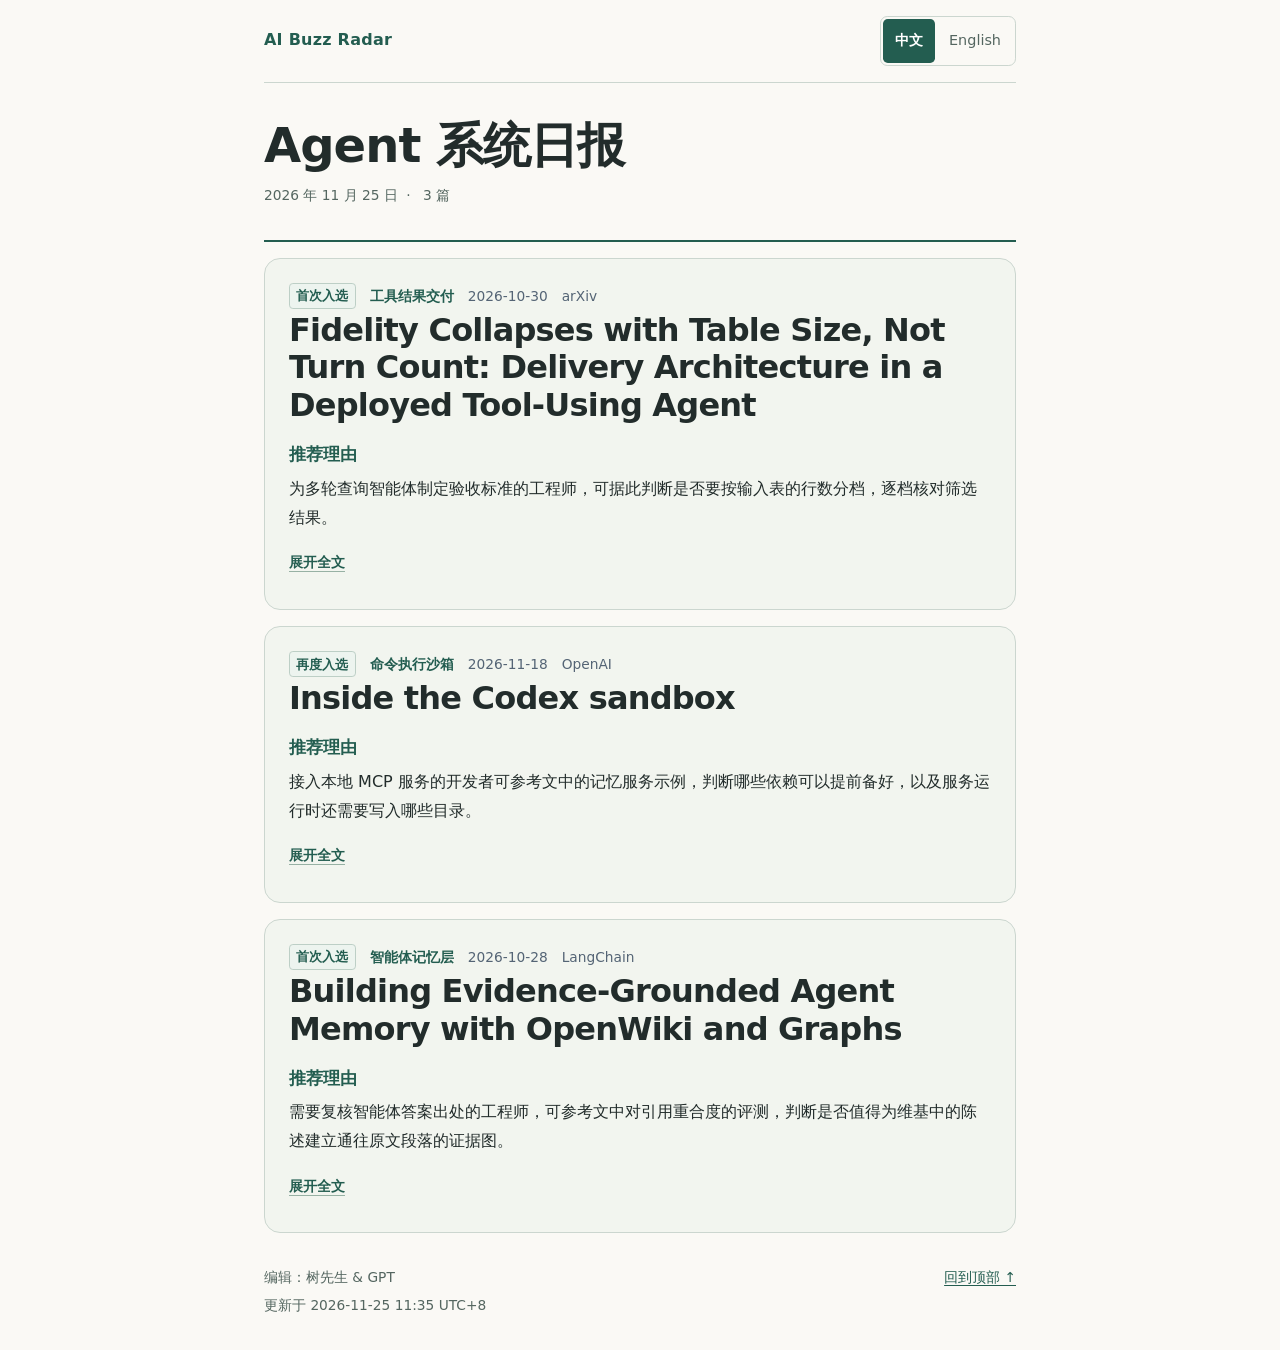
==== radar/index.html @ fa60335d "Publish Agent Systems Daily for 2026-11-25" ====
<!doctype html>
<html lang="zh-CN"><head><meta charset="utf-8"><meta name="viewport" content="width=device-width, initial-scale=1">
<title data-en="Agent Systems Daily · 2026-11-25 | AI Buzz Radar">Agent 系统日报 · 2026-11-25 | AI Buzz Radar</title><style>:root{color-scheme:light;--ink:#222c2b;--pine:#235d50;--muted:#546660;--rule:#cbd6cf;--paper:#faf9f5}
*{box-sizing:border-box}
body{margin:0;color:var(--ink);background:var(--paper);font:16px/1.8 system-ui,"PingFang SC","Microsoft YaHei",sans-serif}
main{width:min(47rem,calc(100% - 2.5rem));margin:auto}
header,footer{display:flex;justify-content:space-between;align-items:baseline;gap:1rem;padding:1rem 0;border-bottom:1px solid var(--rule)}
.brand{font-weight:750;letter-spacing:.015em;text-decoration:none}
a{color:var(--pine);text-underline-offset:.23em}
a:focus-visible{outline:2px solid var(--pine);outline-offset:3px}
.mast{padding:2.1rem 0 1.5rem;border-bottom:2px solid var(--pine)}
h1,h2,h3{line-height:1.35;text-wrap:pretty}
h1{font-family:inherit;font-size:clamp(2rem,6vw,3rem);font-weight:700;line-height:1.2;letter-spacing:-.02em;margin:0 0 .45rem}
.mast p,.meta,footer{font-size:.86rem;color:var(--muted)}.mast span{padding:0 .25rem}
article{padding:1.65rem 0;border-bottom:1px solid var(--rule);overflow-wrap:anywhere}
h2{font-size:clamp(1.45rem,3.6vw,2rem);margin:.18rem 0 .65rem;line-height:1.18;letter-spacing:-.025em}p{margin:.52rem 0}
.meta{margin:0;color:#546475}.meta strong{color:var(--pine)}.full{font-size:.88rem;margin-bottom:0}
.meta em{display:inline-block;padding:.05em .5em;border:1px solid #bdcfc6;border-radius:.3em;background:#edf4ef;color:var(--pine);font-size:.8rem;font-style:normal;font-weight:650;white-space:nowrap}
article h3{font-size:1.08rem;font-weight:700;color:var(--pine);margin:1.15rem 0 .25rem}
blockquote{font-size:.9rem;margin:.6rem 0;color:#795d28}footer{border:0;padding-bottom:2rem}
@media(max-width:420px){main{width:calc(100% - 2rem)}.mast{padding:1.45rem 0 1rem}article{padding:1.2rem 0}}
.process{display:flex;flex-wrap:wrap;align-items:stretch;list-style:none;margin:.4rem 0 1rem;padding:0;gap:.3rem}
.process li{flex:1 1 6rem;display:flex;align-items:center;gap:.4rem;border-radius:.2rem;background:#dfe9df;padding:.55rem .7rem;font-size:.9rem}
.process li+li::before{content:"→";font-weight:700;color:var(--pine)}
@media(max-width:480px){.process{display:block}.process li+li{margin-top:.3rem}.process li+li::before{content:"↓"}}
.full{display:flex;flex-wrap:wrap;gap:0 1.25rem;font-size:1rem}
.full a{display:inline-flex;align-items:center;min-height:44px}
@media(max-width:480px){h2{line-height:1.32}footer{flex-wrap:wrap}}
figure{margin:1.25rem 0 1.5rem;padding:1rem 0 .75rem;border-block:1px solid var(--rule)}
figure img{display:block;width:auto;height:auto;max-width:min(100%,25rem);max-height:min(18rem,36vh);max-height:min(18rem,36svh);margin:0 auto}
figcaption{margin:.85rem auto 0;font-size:.9375rem;line-height:1.55;color:var(--muted)}
figcaption strong{color:var(--ink)}
/* Size each original from its intrinsic proportions. Give tall figures a height
   budget, with a floor so a short landscape screen can scroll a legible figure. */
.publisher-figure img{
  max-width:100%;
  max-height:clamp(26rem,80vh,44rem);
  max-height:clamp(26rem,80svh,44rem)
}
.enlarge-image{display:block;width:fit-content;max-width:100%;margin:0 auto;border:0;background:transparent;padding:0;cursor:zoom-in}
.enlarge-image:focus-visible{outline:2px solid var(--pine);outline-offset:4px}
.image-viewer{padding:0;border:1px solid var(--rule);max-width:calc(100vw - 1rem);background:white}
.image-viewer::backdrop{background:rgb(0 0 0 / .65)}
.image-viewer form{display:flex;justify-content:flex-end;border-bottom:1px solid var(--rule)}
.image-viewer button{padding:.6rem 1rem;background:white;border:0;color:var(--pine);font:inherit;cursor:pointer}
.image-viewport{max-height:76vh;overflow:auto}
.image-viewport img{display:block;width:auto;height:auto;max-width:none}
.language-switch{display:flex;align-items:center;gap:.15rem;border:1px solid var(--rule);border-radius:.45rem;padding:.125rem}
.language-switch[hidden]{display:none}
.language-switch button{min-height:2.75rem;padding:.2rem .75rem;border:0;border-radius:.3rem;background:transparent;color:var(--muted);font:inherit;font-size:.9rem;cursor:pointer}
.language-switch button[aria-pressed="true"]{background:var(--pine);color:white;font-weight:650}
.language-switch button:focus-visible{outline:2px solid var(--pine);outline-offset:2px}

.edition-credit{display:grid;gap:.2rem}
/* The card is the preview; the disclosure stays native for keyboard and offline reading. */
.reading-card{
  --card-pad:clamp(.85rem,2.4vw,1.5rem);
  --bleed:clamp(.4rem,1.4vw,1.25rem);
  position:relative;display:flow-root;margin:1rem 0;padding:var(--card-pad);
  border:1px solid var(--rule);border-radius:1rem;background:#f2f5ef;
  scroll-margin-top:1rem;
  transition:margin-inline .28s ease,background-color .22s,border-color .22s,box-shadow .22s
}
.reading-card:has(.article-details[open]){
  margin-inline:calc(-1 * var(--bleed));background:#fffefa;border-color:#9fb9aa;
  box-shadow:0 .4rem 1.4rem rgb(32 62 48 / .09)
}
.interactive-cards .reading-card{cursor:pointer}
@media(hover:hover){
  .interactive-cards .reading-card:not(:has(details[open])):hover{background:#ecf2e9;border-color:#99b4a4}
}
.article-details summary{
  display:flex;align-items:center;width:fit-content;min-height:44px;margin-top:.25rem;
  color:var(--pine);font-size:.88rem;font-weight:600;list-style:none;cursor:pointer;
  text-decoration:underline;text-decoration-color:#97b1a4;text-underline-offset:.28em
}
.article-details summary:hover{text-decoration-color:currentColor}
.article-details summary::-webkit-details-marker{display:none}
.article-details .less,.article-details[open] .more{display:none}
.article-details[open] .less{display:inline}
.article-details summary:focus-visible,.close-card:focus-visible{outline:2px solid var(--pine);outline-offset:2px}
.article-details::details-content{
  display:grid;grid-template-rows:0fr;opacity:0;
  transition:grid-template-rows .3s cubic-bezier(.2,.75,.25,1),opacity .2s ease,content-visibility .3s allow-discrete
}
.article-details[open]::details-content{grid-template-rows:1fr;opacity:1}
.article-body{min-height:0;overflow:hidden}
.close-card{display:none}
.interactive-cards .close-card{
  display:block;margin:.75rem 0 0;padding:.25rem .8rem;min-height:44px;border:1px solid var(--rule);
  border-radius:.5rem;background:transparent;color:var(--pine);font:inherit;cursor:pointer
}
@media(prefers-reduced-motion:reduce){
  .reading-card,.article-details::details-content{transition:none}
}
</style></head>
<body><main><header><a class="brand" href="index.html" data-follow-language>AI Buzz Radar</a>
<div class="language-switch" role="group" aria-label="阅读语言" data-en-label="Reading language" hidden>
<button type="button" lang="zh-CN" data-language="zh" aria-pressed="true">中文</button>
<button type="button" lang="en" data-language="en" aria-pressed="false">English</button></div></header>
<div class="mast"><h1 data-en="Agent Systems Daily">Agent 系统日报</h1><p><time datetime="2026-11-25" data-en="November 25, 2026">2026 年 11 月 25 日</time> <span>·</span> <span data-en="3 articles">3 篇</span></p></div>
<article class="reading-card"><p class="meta"><em>首次入选</em>　<strong>工具结果交付</strong>　2026-10-30　arXiv</p>
<h2>Fidelity Collapses with Table Size, Not Turn Count: Delivery Architecture in a Deployed Tool-Using Agent</h2>
<h3>推荐理由</h3>
<p>为多轮查询智能体制定验收标准的工程师，可据此判断是否要按输入表的行数分档，逐档核对筛选结果。</p>
<details class="article-details"><summary><span class="more">展开全文</span><span class="less">收起全文</span></summary><div class="article-body"><h3>内容摘要</h3>
<p>在机票查询实验中，让模型筛选并重述记录时，输入表越大，首次筛选就越容易答错。旁路方案把记录留在会话状态，让模型生成筛选参数，由工具执行筛选，再通过类型化通道交付结果行。</p>
<p>作者从六条航线同一舱等的冻结结果中各取前若干行，每次都只筛选下午起飞的航班。输入从 5 行增至 100 行时，Gemini 2.5 Flash 重述结果的满分率从 83% 降至 6%，旁路在整组实验的 93 次运行中均获满分。 <a href="https://arxiv.org/html/2611.00442v1#S5.SS1.SSS0.Px1">原文章节</a></p>
<figure class="publisher-figure"><button aria-label="放大原图：随行数增加，橙色模型转述曲线下降，蓝色直接交付曲线保持在 100%。" class="enlarge-image" type="button"><img alt="随行数增加，橙色模型转述曲线下降，蓝色直接交付曲线保持在 100%。" src="[data-uri]"/></button><figcaption><strong>图 2 · 工具结果表变长时，交付准确率如何变化</strong>　同一份结果按行扩展。六条航线汇总后，Flash 转述组在 100 行时的准确率降至 6%，直接交付组的 93 次运行均正确。阴影为 95% Wilson 区间。 <a href="https://arxiv.org/html/2611.00442v1#S5.F2">arXiv 原图出处</a></figcaption></figure>

<h3>延伸思考</h3>
<p>实验同时引入了跨轮保存记录和绕过模型交付结果两项改动，只测出了两者的合计收益。 <a href="https://arxiv.org/html/2611.00442v1#Sx1.SS0.SSS0.Px4">原文章节</a></p>
<p>可固定会话状态和筛选参数，按业务中常见的表长回放，对两条路径逐行核对记录及字段。若模型重述在常见的最大表上也能稳定达到验收标准，可暂缓引入旁路。</p>
<p class="full"><a href="https://arxiv.org/html/2611.00442v1">英文原文</a></p>
<button class="close-card" type="button">收起并返回卡片</button></div></details></article><article class="reading-card"><p class="meta"><em>再度入选</em>　<strong>命令执行沙箱</strong>　2026-11-18　OpenAI</p>
<h2>Inside the Codex sandbox</h2>
<h3>推荐理由</h3>
<p>接入本地 MCP 服务的开发者可参考文中的记忆服务示例，判断哪些依赖可以提前备好，以及服务运行时还需要写入哪些目录。</p>
<details class="article-details"><summary><span class="more">展开全文</span><span class="less">收起全文</span></summary><div class="article-body"><blockquote>
<p>上次入选于 2026-11-21</p>
</blockquote>
<h3>内容摘要</h3>
<p>Codex 的命令沙箱也能约束本地 MCP 服务。在沙箱内启动服务后，所选配置对文件和网络访问的限制会由子进程继承。</p>
<p>作者先为记忆服务创建数据目录并缓存固定版本的 npm 包，再用 codex sandbox 按专用配置启动服务。在这些条件下，该服务可以离线启动，写入范围仅限于 npm 缓存和服务数据目录。 <a href="https://openai.com/en-US/index/inside-the-codex-sandbox/#:~:text=without%20network%20access%2C%20with%20writes%20limited%20to%20the%20npm%20cache%20and%20the%20server%E2%80%99s%20data%20directory">定位原句</a></p>
<figure class="publisher-figure"><button aria-label="放大原图：流程图中，配置和管理员设定的约束共同确定会话权限配置。Codex 据此在 macOS、Linux 或 Windows 的沙箱中启动命令。子进程继承限制，可选的网络代理按域名规则筛选请求。" class="enlarge-image" type="button"><img alt="流程图中，配置和管理员设定的约束共同确定会话权限配置。Codex 据此在 macOS、Linux 或 Windows 的沙箱中启动命令。子进程继承限制，可选的网络代理按域名规则筛选请求。" src="[data-uri]"/></button><figcaption><strong>Codex 如何把权限配置应用到命令</strong>　Codex 按会话权限配置启动命令，子进程继承沙箱限制。启用网络代理时，由代理执行域名规则。 <a href="https://openai.com/en-US/index/inside-the-codex-sandbox/">OpenAI 原图出处</a></figcaption></figure>

<h3>延伸思考</h3>
<p>对于配置文件中通过 stdio 接入的 MCP 服务，Codex 无法可靠推断它需要哪些文件或网络服务，因此不会自动将启动命令放入沙箱。 <a href="https://openai.com/en-US/index/inside-the-codex-sandbox/#example-sandboxing-an-mcp-server">原文章节</a></p>
<p>建议先在禁网条件下测试启动和一次典型工具调用。若调用只有在特定域名可达时才成功，就为该服务配置代理，只放行该域名。</p>
<p class="full"><a href="https://openai.com/en-US/index/inside-the-codex-sandbox/">英文原文</a>　<a href="https://openai.com/zh-Hans-CN/index/inside-the-codex-sandbox/">官方中文译文</a></p>
<button class="close-card" type="button">收起并返回卡片</button></div></details></article><article class="reading-card"><p class="meta"><em>首次入选</em>　<strong>智能体记忆层</strong>　2026-10-28　LangChain</p>
<h2>Building Evidence-Grounded Agent Memory with OpenWiki and Graphs</h2>
<h3>推荐理由</h3>
<p>需要复核智能体答案出处的工程师，可参考文中对引用重合度的评测，判断是否值得为维基中的陈述建立通往原文段落的证据图。</p>
<details class="article-details"><summary><span class="more">展开全文</span><span class="less">收起全文</span></summary><div class="article-body"><h3>内容摘要</h3>
<p>在跨文档问答中，OpenWiki 把分散的条款关系整理成维基，让智能体答得更准。用证据图把维基中的陈述连到原文段落后，多次作答时引用的依据也更稳定。</p>
<p>作者用 111 份合成保险文档测试同一智能体，每题作答三次。在 50 道跨文档题上，准确性得分从关键词搜索的 0.10 升至使用维基的 0.52。相比单用维基，加入证据图后得分又提高了 27%，引用重合度翻倍。 <a href="https://www.langchain.com/blog/building-agent-memory-openwiki-graphs#:~:text=Accuracy%20rose%2027%25%2C%20citation%20consistency%20doubled">定位原句</a></p>
<figure class="publisher-figure"><button aria-label="放大原图：原文四幅柱状图比较仅搜索、只用 wiki 及 wiki 加证据图的正确率、引用一致性、每个正确回答的成本和中位回答时间。" class="enlarge-image" type="button"><img alt="原文四幅柱状图比较仅搜索、只用 wiki 及 wiki 加证据图的正确率、引用一致性、每个正确回答的成本和中位回答时间。" src="[data-uri]"/></button><figcaption><strong>三种记忆方案怎样回答跨文档查询</strong>　作者比较了三种方案。从单用 wiki 到加入证据图，正确率从 0.52 升到 0.66，中位回答时间从 30 秒降到 18 秒。 <a href="https://www.langchain.com/blog/building-agent-memory-openwiki-graphs#:~:text=Better%20accuracy%2C%20lower%20cost%2C%20faster%20answers">LangChain 原图出处</a></figcaption></figure>

<h3>延伸思考</h3>
<p>在单段查找题上，搜索和维基的得分接近，用时分别为 9 秒和 12 秒。文中每答对一题的成本只含检索与作答。 <a href="https://www.langchain.com/blog/building-agent-memory-openwiki-graphs#:~:text=while%20latency%20increased%20from%209%20to%2012%20seconds">定位原句</a></p>
<p>可按实际提问频率重放两类查询，把编译和更新费用摊入每道答对的题。若维基在跨文档题上仍能提高得分，且每答对一题的总成本低于搜索，就为这类任务启用共享维基。</p>
<p class="full"><a href="https://www.langchain.com/blog/building-agent-memory-openwiki-graphs">英文原文</a></p>
<button class="close-card" type="button">收起并返回卡片</button></div></details></article>
<footer><div class="edition-credit"><span data-en="Edited by Mr. Tree &amp; GPT">编辑：树先生 &amp; GPT</span>
<span><span data-en="Updated">更新于</span> <time datetime="2026-11-25T11:35:46.316659+08:00">2026-11-25 11:35 UTC+8</time></span>
</div><a href="#" data-en="Back to top ↑">回到顶部 ↑</a></footer></main>

<dialog class="image-viewer" aria-label="原图" data-en-label="Original figure">
<form method="dialog"><button type="button" class="original-size" data-en="Original size" hidden>原始尺寸</button><button autofocus data-en="Close figure">关闭原图</button></form>
<div class="image-viewport"><img alt=""></div>
</dialog>
<script>
const viewer = document.querySelector(".image-viewer");
const viewport = viewer.querySelector(".image-viewport");
const full = viewport.querySelector("img");
const originalSize = viewer.querySelector(".original-size");

function centerOnFigure(x, y) {
  viewport.scrollTo(full.offsetWidth * x - viewport.clientWidth / 2,
                    full.offsetHeight * y - viewport.clientHeight / 2);
}

document.querySelector("main").addEventListener("click", event => {
  const button = event.target.closest(".enlarge-image");
  if (!button) return;
  const thumbnail = button.querySelector("img");
  const rect = thumbnail.getBoundingClientRect();
  const readingWidth = Math.min(thumbnail.naturalWidth,
                                Math.max(rect.width * 2, document.documentElement.clientWidth * 0.9));
  full.src = thumbnail.currentSrc;
  full.alt = thumbnail.alt;
  full.style.aspectRatio = thumbnail.naturalWidth + " / " + thumbnail.naturalHeight;
  full.style.width = readingWidth + "px";
  originalSize.hidden = readingWidth >= thumbnail.naturalWidth;
  viewer.showModal();
  centerOnFigure(event.detail ? (event.clientX - rect.left) / rect.width : 0.5,
                 event.detail ? (event.clientY - rect.top) / rect.height : 0);
});
originalSize.addEventListener("click", () => {
  const x = (viewport.scrollLeft + viewport.clientWidth / 2) / full.offsetWidth;
  const y = (viewport.scrollTop + viewport.clientHeight / 2) / full.offsetHeight;
  full.style.width = full.naturalWidth + "px";
  originalSize.hidden = true;
  viewer.querySelector("[autofocus]").focus();
  centerOnFigure(x, y);
});
</script>


<script type="application/json" id="english-cards">["\u003cp class=\"meta\"\u003e\u003cem\u003eFirst appearance\u003c/em\u003e\u3000\u003cstrong\u003eTool result delivery\u003c/strong\u003e\u30002026-10-30\u3000arXiv\u003c/p\u003e\n\u003ch2\u003eFidelity Collapses with Table Size, Not Turn Count: Delivery Architecture in a Deployed Tool-Using Agent\u003c/h2\u003e\n\u003ch3\u003eWhy\u003c/h3\u003e\n\u003cp\u003eEngineers setting acceptance criteria for multi-turn query agents can use these results to decide whether to group tests by input row count and verify the filtered results at each size.\u003c/p\u003e\n\u003cdetails class=\"article-details\"\u003e\u003csummary\u003e\u003cspan class=\"more\"\u003eRead more\u003c/span\u003e\u003cspan class=\"less\"\u003eShow less\u003c/span\u003e\u003c/summary\u003e\u003cdiv class=\"article-body\"\u003e\u003ch3\u003eSummary\u003c/h3\u003e\n\u003cp\u003eIn a flight-search experiment, when the model filtered and re-emitted records, larger input tables led to more errors on the first filter request. The bypass design kept records in session state. The model supplied filter arguments, and a tool applied them and delivered the matching rows over a typed channel.\u003c/p\u003e\n\u003cp\u003eThe authors took progressively longer prefixes of frozen results from six routes in a single cabin class, asking for afternoon departures each time. As the input grew from 5 to 100 rows, the share of Gemini 2.5 Flash responses earning full credit fell from 83% to 6%. The bypass design earned full credit in all 93 runs of the experiment. \u003ca href=\"https://arxiv.org/html/2611.00442v1#S5.SS1.SSS0.Px1\"\u003eSource section\u003c/a\u003e\u003c/p\u003e\n\u003cfigure class=\"publisher-figure\"\u003e\u003cbutton aria-label=\"Enlarge figure: The orange synthesis curve drops as rows are added. The blue direct-delivery curve stays at 100%.\" class=\"enlarge-image\" type=\"button\"\u003e\u003cimg alt=\"The orange synthesis curve drops as rows are added. The blue direct-delivery curve stays at 100%.\"/\u003e\u003c/button\u003e\u003cfigcaption\u003e\u003cstrong\u003eFigure 2 \u00b7 Fidelity as tool results grow\u003c/strong\u003e\u3000Each table grows by appending rows to a fixed payload. Across six routes, Flash synthesis falls to 6% fidelity at 100 rows. Direct delivery is correct in all 93 runs. Shading shows 95% Wilson intervals. \u003ca href=\"https://arxiv.org/html/2611.00442v1#S5.F2\"\u003eOriginal figure from arXiv\u003c/a\u003e\u003c/figcaption\u003e\u003c/figure\u003e\n\u003ch3\u003eTakeaways\u003c/h3\u003e\n\u003cp\u003eThe experiment introduced two changes together, preserving records across turns and delivering results outside the model. It measured their combined benefit. \u003ca href=\"https://arxiv.org/html/2611.00442v1#Sx1.SS0.SSS0.Px4\"\u003eSource section\u003c/a\u003e\u003c/p\u003e\n\u003cp\u003eA follow-up test could hold session state and filter arguments fixed, replay table sizes common in production, and check every row and field from both delivery paths. If model-generated results consistently meet the acceptance criteria even on the largest commonly seen tables, adopting a bypass could wait.\u003c/p\u003e\n\u003cp class=\"full\"\u003e\u003ca href=\"https://arxiv.org/html/2611.00442v1\"\u003eOriginal article\u003c/a\u003e\u003c/p\u003e\n\u003cbutton class=\"close-card\" type=\"button\"\u003eBack to card\u003c/button\u003e\u003c/div\u003e\u003c/details\u003e", "\u003cp class=\"meta\"\u003e\u003cem\u003eReturning pick\u003c/em\u003e\u3000\u003cstrong\u003eCommand execution sandbox\u003c/strong\u003e\u30002026-11-18\u3000OpenAI\u003c/p\u003e\n\u003ch2\u003eInside the Codex sandbox\u003c/h2\u003e\n\u003ch3\u003eWhy\u003c/h3\u003e\n\u003cp\u003eDevelopers integrating a local MCP server can use the memory server example to decide which dependencies to prepare in advance and which directories the server still needs to write to at runtime.\u003c/p\u003e\n\u003cdetails class=\"article-details\"\u003e\u003csummary\u003e\u003cspan class=\"more\"\u003eRead more\u003c/span\u003e\u003cspan class=\"less\"\u003eShow less\u003c/span\u003e\u003c/summary\u003e\u003cdiv class=\"article-body\"\u003e\u003cblockquote\u003e\n\u003cp\u003ePreviously featured on 2026-11-21\u003c/p\u003e\n\u003c/blockquote\u003e\n\u003ch3\u003eSummary\u003c/h3\u003e\n\u003cp\u003eThe Codex command sandbox can also constrain a local MCP server. When the server starts inside the sandbox, its child processes inherit the selected profile\u2019s filesystem and network restrictions.\u003c/p\u003e\n\u003cp\u003eThe author created a data directory for the memory server and cached a pinned version of its npm package, then launched it with codex sandbox under a dedicated profile. Under those conditions, the server could start offline and write only to the npm cache and its data directory. \u003ca href=\"https://openai.com/en-US/index/inside-the-codex-sandbox/#:~:text=without%20network%20access%2C%20with%20writes%20limited%20to%20the%20npm%20cache%20and%20the%20server%E2%80%99s%20data%20directory\"\u003eSource passage\u003c/a\u003e\u003c/p\u003e\n\u003cfigure class=\"publisher-figure\"\u003e\u003cbutton aria-label=\"Enlarge figure: Flow diagram showing how configuration and managed requirements define the session\u2019s permission profile. Codex uses the profile to launch a command in a sandbox on macOS, Linux, or Windows. Child processes inherit the restrictions, and an optional network proxy filters requests by domain.\" class=\"enlarge-image\" type=\"button\"\u003e\u003cimg alt=\"Flow diagram showing how configuration and managed requirements define the session\u2019s permission profile. Codex uses the profile to launch a command in a sandbox on macOS, Linux, or Windows. Child processes inherit the restrictions, and an optional network proxy filters requests by domain.\"/\u003e\u003c/button\u003e\u003cfigcaption\u003e\u003cstrong\u003eHow Codex applies a permission profile to a command\u003c/strong\u003e\u3000Codex launches the command under the session\u2019s permission profile. Child processes inherit the sandbox restrictions. When enabled, the network proxy enforces domain rules. \u003ca href=\"https://openai.com/en-US/index/inside-the-codex-sandbox/\"\u003eOriginal figure from OpenAI\u003c/a\u003e\u003c/figcaption\u003e\u003c/figure\u003e\n\u003ch3\u003eTakeaways\u003c/h3\u003e\n\u003cp\u003eCodex leaves the launch command for a configured stdio MCP server unsandboxed because it cannot reliably infer which files or network services the server needs. \u003ca href=\"https://openai.com/en-US/index/inside-the-codex-sandbox/#example-sandboxing-an-mcp-server\"\u003eSource section\u003c/a\u003e\u003c/p\u003e\n\u003cp\u003eI\u2019d test startup and one typical tool call with networking disabled. If the call succeeds only when a particular domain is reachable, I\u2019d configure a proxy for that server to allow just that domain.\u003c/p\u003e\n\u003cp class=\"full\"\u003e\u003ca href=\"https://openai.com/en-US/index/inside-the-codex-sandbox/\"\u003eOriginal article\u003c/a\u003e\u003c/p\u003e\n\u003cbutton class=\"close-card\" type=\"button\"\u003eBack to card\u003c/button\u003e\u003c/div\u003e\u003c/details\u003e", "\u003cp class=\"meta\"\u003e\u003cem\u003eFirst appearance\u003c/em\u003e\u3000\u003cstrong\u003eAgent memory layer\u003c/strong\u003e\u30002026-10-28\u3000LangChain\u003c/p\u003e\n\u003ch2\u003eBuilding Evidence-Grounded Agent Memory with OpenWiki and Graphs\u003c/h2\u003e\n\u003ch3\u003eWhy\u003c/h3\u003e\n\u003cp\u003eEngineers who need to audit the sources behind an agent\u2019s answers can use the citation-overlap results to decide whether to build an evidence graph linking wiki statements to source passages.\u003c/p\u003e\n\u003cdetails class=\"article-details\"\u003e\u003csummary\u003e\u003cspan class=\"more\"\u003eRead more\u003c/span\u003e\u003cspan class=\"less\"\u003eShow less\u003c/span\u003e\u003c/summary\u003e\u003cdiv class=\"article-body\"\u003e\u003ch3\u003eSummary\u003c/h3\u003e\n\u003cp\u003eOn questions that spanned documents, agents answered more accurately when OpenWiki compiled the relationships among policy provisions into a wiki. Linking wiki statements to source passages through an evidence graph also made citations more consistent across runs.\u003c/p\u003e\n\u003cp\u003eThe authors tested the same agent on 111 synthetic insurance documents and ran each question three times. On 50 cross-document questions, the accuracy score rose from 0.10 with keyword search to 0.52 with the wiki. Adding the graph raised the score a further 27% relative to the wiki alone and doubled citation overlap. \u003ca href=\"https://www.langchain.com/blog/building-agent-memory-openwiki-graphs#:~:text=Accuracy%20rose%2027%25%2C%20citation%20consistency%20doubled\"\u003eSource passage\u003c/a\u003e\u003c/p\u003e\n\u003cfigure class=\"publisher-figure\"\u003e\u003cbutton aria-label=\"Enlarge figure: Four charts compare accuracy, citation consistency, cost per correct answer, and median latency with search alone, a wiki, or a wiki plus an evidence graph.\" class=\"enlarge-image\" type=\"button\"\u003e\u003cimg alt=\"Four charts compare accuracy, citation consistency, cost per correct answer, and median latency with search alone, a wiki, or a wiki plus an evidence graph.\"/\u003e\u003c/button\u003e\u003cfigcaption\u003e\u003cstrong\u003eThree memory setups on cross-document questions\u003c/strong\u003e\u3000Moving from the wiki alone to a wiki with an evidence graph raised accuracy from 0.52 to 0.66 and cut median answer time from 30 to 18 seconds in the authors\u2019 evaluation. \u003ca href=\"https://www.langchain.com/blog/building-agent-memory-openwiki-graphs#:~:text=Better%20accuracy%2C%20lower%20cost%2C%20faster%20answers\"\u003eOriginal figure from LangChain\u003c/a\u003e\u003c/figcaption\u003e\u003c/figure\u003e\n\u003ch3\u003eTakeaways\u003c/h3\u003e\n\u003cp\u003eOn single-passage lookups, search and the wiki earned similar scores and took 9 and 12 seconds, respectively. The reported cost per correct answer covered only retrieval and answering. \u003ca href=\"https://www.langchain.com/blog/building-agent-memory-openwiki-graphs#:~:text=while%20latency%20increased%20from%209%20to%2012%20seconds\"\u003eSource passage\u003c/a\u003e\u003c/p\u003e\n\u003cp\u003eReplay both question types at their observed frequencies and include compilation and update costs in the cost per correct answer. If the wiki still improves cross-document scores and costs less per correct answer than search, use a shared wiki for those tasks.\u003c/p\u003e\n\u003cp class=\"full\"\u003e\u003ca href=\"https://www.langchain.com/blog/building-agent-memory-openwiki-graphs\"\u003eOriginal article\u003c/a\u003e\u003c/p\u003e\n\u003cbutton class=\"close-card\" type=\"button\"\u003eBack to card\u003c/button\u003e\u003c/div\u003e\u003c/details\u003e"]</script>
<script>
const english = JSON.parse(document.getElementById("english-cards").textContent);
const cards = Array.from(document.querySelectorAll("main > article"), (article, i) => {
  const template = document.createElement("template");
  template.innerHTML = english[i];
  const figure = template.content.querySelector("img");
  if (figure) figure.src = article.querySelector("img").src;
  return {article, zh: [...article.childNodes], en: [...template.content.childNodes]};
});
const labels = [...document.querySelectorAll("[data-en]")].map(node => [node, node.textContent]);
const ariaLabels = [...document.querySelectorAll("[data-en-label]")].map(node => [node, node.getAttribute("aria-label")]);
const localLinks = [...document.querySelectorAll("[data-follow-language]")].map(link => [link, link.getAttribute("href")]);
const switcher = document.querySelector(".language-switch");
function displayLanguage(language) {
  const isEnglish = language === "en";
  for (const card of cards) {
    const open = card.article.querySelector("details").open;
    card.article.replaceChildren(...card[language]);
    card.article.querySelector("details").open = open;
  }
  for (const [node, zh] of labels) node.textContent = isEnglish ? node.dataset.en : zh;
  for (const [node, zh] of ariaLabels) node.setAttribute("aria-label", isEnglish ? node.dataset.enLabel : zh);
  for (const [link, href] of localLinks) link.setAttribute("href", isEnglish ? href + "?lang=en" : href);
  for (const button of switcher.querySelectorAll("button")) {
    button.setAttribute("aria-pressed", String(button.dataset.language === language));
  }
  document.documentElement.lang = isEnglish ? "en" : "zh-CN";
}
switcher.addEventListener("click", event => {
  const button = event.target.closest("button[data-language]");
  if (!button) return;
  const language = button.dataset.language;
  displayLanguage(language);
  const url = new URL(location.href);
  if (language === "en") url.searchParams.set("lang", "en");
  else url.searchParams.delete("lang");
  if (location.protocol === "http:" || location.protocol === "https:") history.replaceState(null, "", url);
});
if (new URL(location.href).searchParams.get("lang") === "en") displayLanguage("en");
switcher.hidden = false;
</script>

<script>
const cardList = document.querySelector("main");
cardList.classList.add("interactive-cards");
cardList.addEventListener("click", event => {
  const card = event.target.closest(".reading-card");
  if (!card || event.defaultPrevented) return;
  const details = card.querySelector(".article-details");
  const closeButton = event.target.closest(".close-card");
  if (!closeButton && (event.target.closest("summary, button, a, input, select, textarea")
                       || !window.getSelection().isCollapsed)) return;
  if (details.open) {
    details.open = false;
    details.querySelector("summary").focus({preventScroll: true});
    if (card.getBoundingClientRect().top < 0) {
      card.scrollIntoView({
        block: "start",
        behavior: matchMedia("(prefers-reduced-motion: reduce)").matches ? "instant" : "smooth"
      });
    }
  } else {
    details.open = true;
  }
});
</script>
</body></html>
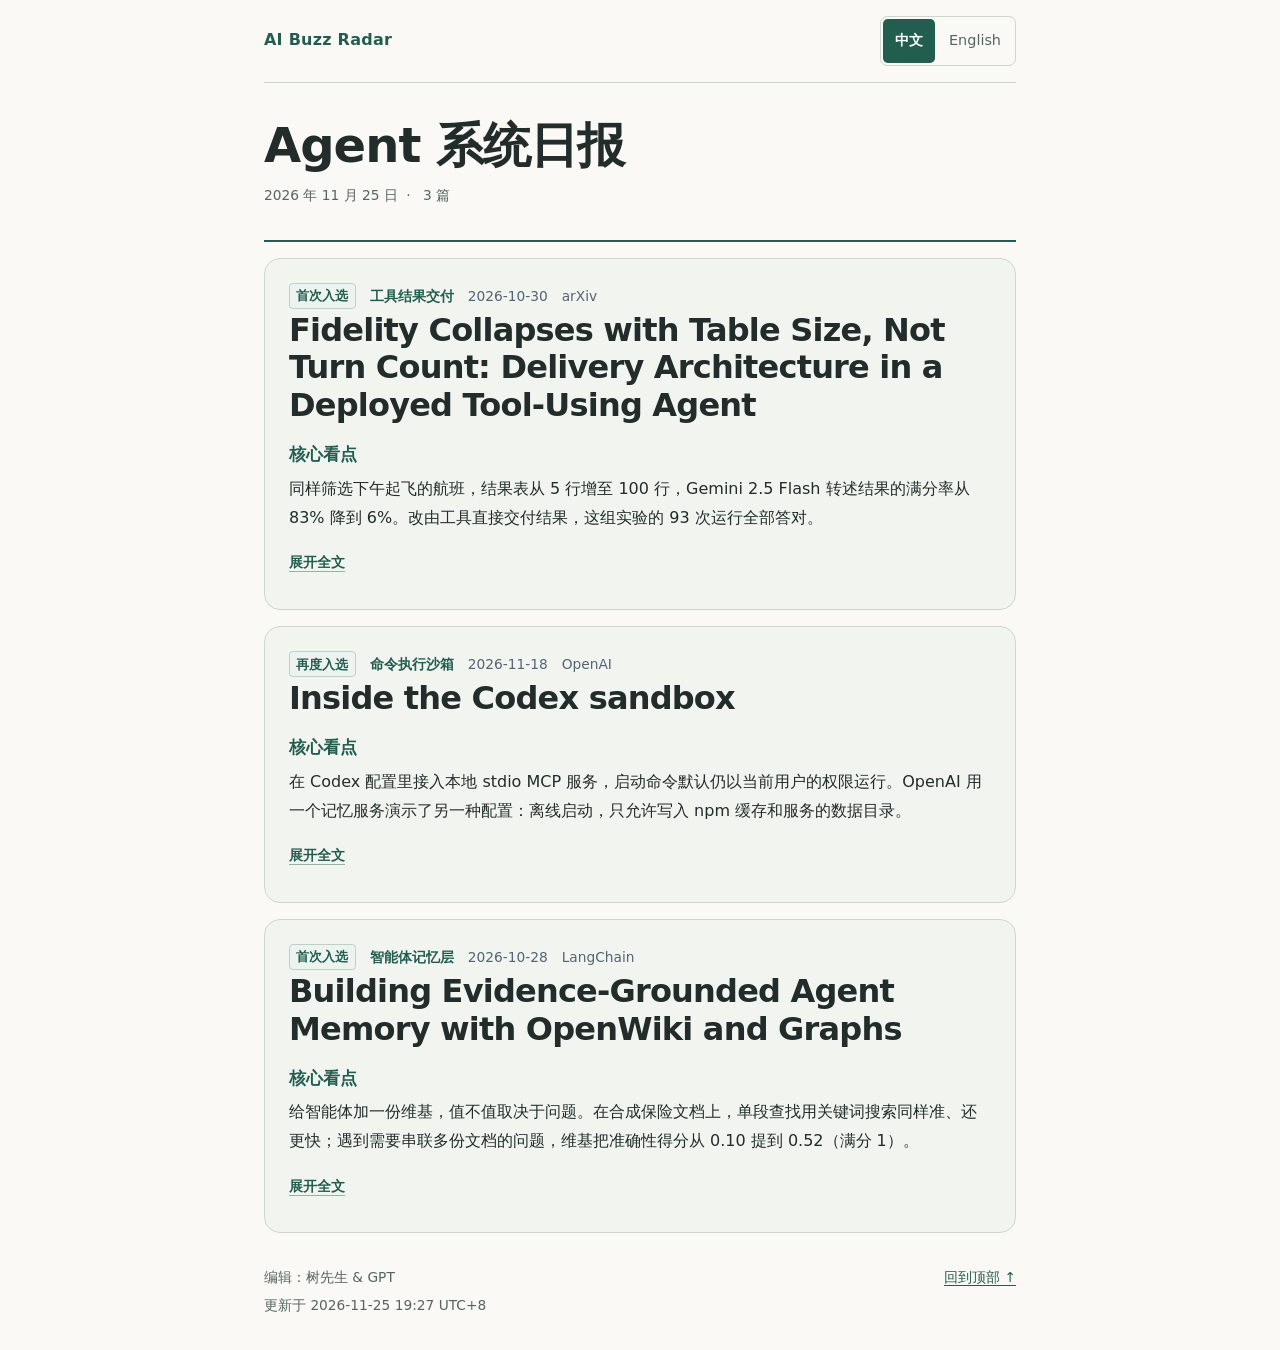
==== commit 8e50d927: "Publish Agent Systems Daily for 2026-11-25" ====
--- a/radar/index.html
+++ b/radar/index.html
@@ -101,49 +101,49 @@
 <div class="mast"><h1 data-en="Agent Systems Daily">Agent 系统日报</h1><p><time datetime="2026-11-25" data-en="November 25, 2026">2026 年 11 月 25 日</time> <span>·</span> <span data-en="3 articles">3 篇</span></p></div>
 <article class="reading-card"><p class="meta"><em>首次入选</em>　<strong>工具结果交付</strong>　2026-10-30　arXiv</p>
 <h2>Fidelity Collapses with Table Size, Not Turn Count: Delivery Architecture in a Deployed Tool-Using Agent</h2>
-<h3>推荐理由</h3>
-<p>为多轮查询智能体制定验收标准的工程师，可据此判断是否要按输入表的行数分档，逐档核对筛选结果。</p>
+<h3>核心看点</h3>
+<p>同样筛选下午起飞的航班，结果表从 5 行增至 100 行，Gemini 2.5 Flash 转述结果的满分率从 83% 降到 6%。改由工具直接交付结果，这组实验的 93 次运行全部答对。</p>
 <details class="article-details"><summary><span class="more">展开全文</span><span class="less">收起全文</span></summary><div class="article-body"><h3>内容摘要</h3>
-<p>在机票查询实验中，让模型筛选并重述记录时，输入表越大，首次筛选就越容易答错。旁路方案把记录留在会话状态，让模型生成筛选参数，由工具执行筛选，再通过类型化通道交付结果行。</p>
-<p>作者从六条航线同一舱等的冻结结果中各取前若干行，每次都只筛选下午起飞的航班。输入从 5 行增至 100 行时，Gemini 2.5 Flash 重述结果的满分率从 83% 降至 6%，旁路在整组实验的 93 次运行中均获满分。 <a href="https://arxiv.org/html/2611.00442v1#S5.SS1.SSS0.Px1">原文章节</a></p>
+<p>作者固定六条航线的查询结果，每次只取表的前若干行。小表就是大表的开头，同一条筛选指令在每个表长、每条航线上各测三次。模型在第一轮筛选就出现了随表长增加而变多的错误。</p>
+<p>两条路径的区别在于谁交付记录：一条由模型筛选并重述航班；另一条把记录保存在会话里，由模型给出筛选条件，工具执行后直接返回匹配的行。 <a href="https://arxiv.org/html/2611.00442v1#S5.SS1.SSS0.Px1">原文章节</a></p>
 <figure class="publisher-figure"><button aria-label="放大原图：随行数增加，橙色模型转述曲线下降，蓝色直接交付曲线保持在 100%。" class="enlarge-image" type="button"><img alt="随行数增加，橙色模型转述曲线下降，蓝色直接交付曲线保持在 100%。" src="[data-uri]"/></button><figcaption><strong>图 2 · 工具结果表变长时，交付准确率如何变化</strong>　同一份结果按行扩展。六条航线汇总后，Flash 转述组在 100 行时的准确率降至 6%，直接交付组的 93 次运行均正确。阴影为 95% Wilson 区间。 <a href="https://arxiv.org/html/2611.00442v1#S5.F2">arXiv 原图出处</a></figcaption></figure>
 
 <h3>延伸思考</h3>
-<p>实验同时引入了跨轮保存记录和绕过模型交付结果两项改动，只测出了两者的合计收益。 <a href="https://arxiv.org/html/2611.00442v1#Sx1.SS0.SSS0.Px4">原文章节</a></p>
-<p>可固定会话状态和筛选参数，按业务中常见的表长回放，对两条路径逐行核对记录及字段。若模型重述在常见的最大表上也能稳定达到验收标准，可暂缓引入旁路。</p>
+<p>直接交付方案同时改了两件事：跨轮保存记录，以及由工具返回结果。实验测到的是两者合起来的收益。 <a href="https://arxiv.org/html/2611.00442v1#Sx1.SS0.SSS0.Px4">原文章节</a></p>
+<p>如果你的智能体已经保存了工具结果，可以用同一份记录和筛选条件分别走两条交付路径，逐行核对。这样才能看出，仅换掉最后的转述步骤能挽回多少错误。</p>
 <p class="full"><a href="https://arxiv.org/html/2611.00442v1">英文原文</a></p>
 <button class="close-card" type="button">收起并返回卡片</button></div></details></article><article class="reading-card"><p class="meta"><em>再度入选</em>　<strong>命令执行沙箱</strong>　2026-11-18　OpenAI</p>
 <h2>Inside the Codex sandbox</h2>
-<h3>推荐理由</h3>
-<p>接入本地 MCP 服务的开发者可参考文中的记忆服务示例，判断哪些依赖可以提前备好，以及服务运行时还需要写入哪些目录。</p>
+<h3>核心看点</h3>
+<p>在 Codex 配置里接入本地 stdio MCP 服务，启动命令默认仍以当前用户的权限运行。OpenAI 用一个记忆服务演示了另一种配置：离线启动，只允许写入 npm 缓存和服务的数据目录。</p>
 <details class="article-details"><summary><span class="more">展开全文</span><span class="less">收起全文</span></summary><div class="article-body"><blockquote>
 <p>上次入选于 2026-11-21</p>
 </blockquote>
 <h3>内容摘要</h3>
-<p>Codex 的命令沙箱也能约束本地 MCP 服务。在沙箱内启动服务后，所选配置对文件和网络访问的限制会由子进程继承。</p>
-<p>作者先为记忆服务创建数据目录并缓存固定版本的 npm 包，再用 codex sandbox 按专用配置启动服务。在这些条件下，该服务可以离线启动，写入范围仅限于 npm 缓存和服务数据目录。 <a href="https://openai.com/en-US/index/inside-the-codex-sandbox/#:~:text=without%20network%20access%2C%20with%20writes%20limited%20to%20the%20npm%20cache%20and%20the%20server%E2%80%99s%20data%20directory">定位原句</a></p>
+<p>示例先创建记忆服务的数据目录，把固定版本的 npm 包存入缓存。接着用专用权限配置启动服务，让它从缓存加载依赖。</p>
+<p>文件与网络限制会由子进程继承。这样即使服务通过 npx 启动，也能在禁网时读到所需的包，并在指定目录保存记忆。 <a href="https://openai.com/en-US/index/inside-the-codex-sandbox/#:~:text=without%20network%20access%2C%20with%20writes%20limited%20to%20the%20npm%20cache%20and%20the%20server%E2%80%99s%20data%20directory">定位原句</a></p>
 <figure class="publisher-figure"><button aria-label="放大原图：流程图中，配置和管理员设定的约束共同确定会话权限配置。Codex 据此在 macOS、Linux 或 Windows 的沙箱中启动命令。子进程继承限制，可选的网络代理按域名规则筛选请求。" class="enlarge-image" type="button"><img alt="流程图中，配置和管理员设定的约束共同确定会话权限配置。Codex 据此在 macOS、Linux 或 Windows 的沙箱中启动命令。子进程继承限制，可选的网络代理按域名规则筛选请求。" src="[data-uri]"/></button><figcaption><strong>Codex 如何把权限配置应用到命令</strong>　Codex 按会话权限配置启动命令，子进程继承沙箱限制。启用网络代理时，由代理执行域名规则。 <a href="https://openai.com/en-US/index/inside-the-codex-sandbox/">OpenAI 原图出处</a></figcaption></figure>
 
 <h3>延伸思考</h3>
-<p>对于配置文件中通过 stdio 接入的 MCP 服务，Codex 无法可靠推断它需要哪些文件或网络服务，因此不会自动将启动命令放入沙箱。 <a href="https://openai.com/en-US/index/inside-the-codex-sandbox/#example-sandboxing-an-mcp-server">原文章节</a></p>
-<p>建议先在禁网条件下测试启动和一次典型工具调用。若调用只有在特定域名可达时才成功，就为该服务配置代理，只放行该域名。</p>
+<p>Codex 无法从启动命令推断服务实际需要哪些文件或网络资源。同样能离线启动的两个服务，执行工具调用时可能需要不同的权限。 <a href="https://openai.com/en-US/index/inside-the-codex-sandbox/#example-sandboxing-an-mcp-server">原文章节</a></p>
+<p>配置自己的服务时，可以分开验证启动和一次典型调用。若只有调用失败，再核对它需要的目录或域名，比直接给整个服务放宽权限更有针对性。</p>
 <p class="full"><a href="https://openai.com/en-US/index/inside-the-codex-sandbox/">英文原文</a>　<a href="https://openai.com/zh-Hans-CN/index/inside-the-codex-sandbox/">官方中文译文</a></p>
 <button class="close-card" type="button">收起并返回卡片</button></div></details></article><article class="reading-card"><p class="meta"><em>首次入选</em>　<strong>智能体记忆层</strong>　2026-10-28　LangChain</p>
 <h2>Building Evidence-Grounded Agent Memory with OpenWiki and Graphs</h2>
-<h3>推荐理由</h3>
-<p>需要复核智能体答案出处的工程师，可参考文中对引用重合度的评测，判断是否值得为维基中的陈述建立通往原文段落的证据图。</p>
+<h3>核心看点</h3>
+<p>给智能体加一份维基，值不值取决于问题。在合成保险文档上，单段查找用关键词搜索同样准、还更快；遇到需要串联多份文档的问题，维基把准确性得分从 0.10 提到 0.52（满分 1）。</p>
 <details class="article-details"><summary><span class="more">展开全文</span><span class="less">收起全文</span></summary><div class="article-body"><h3>内容摘要</h3>
-<p>在跨文档问答中，OpenWiki 把分散的条款关系整理成维基，让智能体答得更准。用证据图把维基中的陈述连到原文段落后，多次作答时引用的依据也更稳定。</p>
-<p>作者用 111 份合成保险文档测试同一智能体，每题作答三次。在 50 道跨文档题上，准确性得分从关键词搜索的 0.10 升至使用维基的 0.52。相比单用维基，加入证据图后得分又提高了 27%，引用重合度翻倍。 <a href="https://www.langchain.com/blog/building-agent-memory-openwiki-graphs#:~:text=Accuracy%20rose%2027%25%2C%20citation%20consistency%20doubled">定位原句</a></p>
+<p>作者固定模型、指令和 111 份文档，把问题分成 80 道单段查找题和 50 道跨文档题，每题问三次，分别看答案得分和引用段落的重合度。</p>
+<p>维基能帮智能体串起分散的条款，但同一道题可能引出不同依据。作者把维基中的陈述连到原文段落；在跨文档题上，得分从 0.52 升至 0.66，三次回答的引用重合度翻倍。 <a href="https://www.langchain.com/blog/building-agent-memory-openwiki-graphs#:~:text=Accuracy%20rose%2027%25%2C%20citation%20consistency%20doubled">定位原句</a></p>
 <figure class="publisher-figure"><button aria-label="放大原图：原文四幅柱状图比较仅搜索、只用 wiki 及 wiki 加证据图的正确率、引用一致性、每个正确回答的成本和中位回答时间。" class="enlarge-image" type="button"><img alt="原文四幅柱状图比较仅搜索、只用 wiki 及 wiki 加证据图的正确率、引用一致性、每个正确回答的成本和中位回答时间。" src="[data-uri]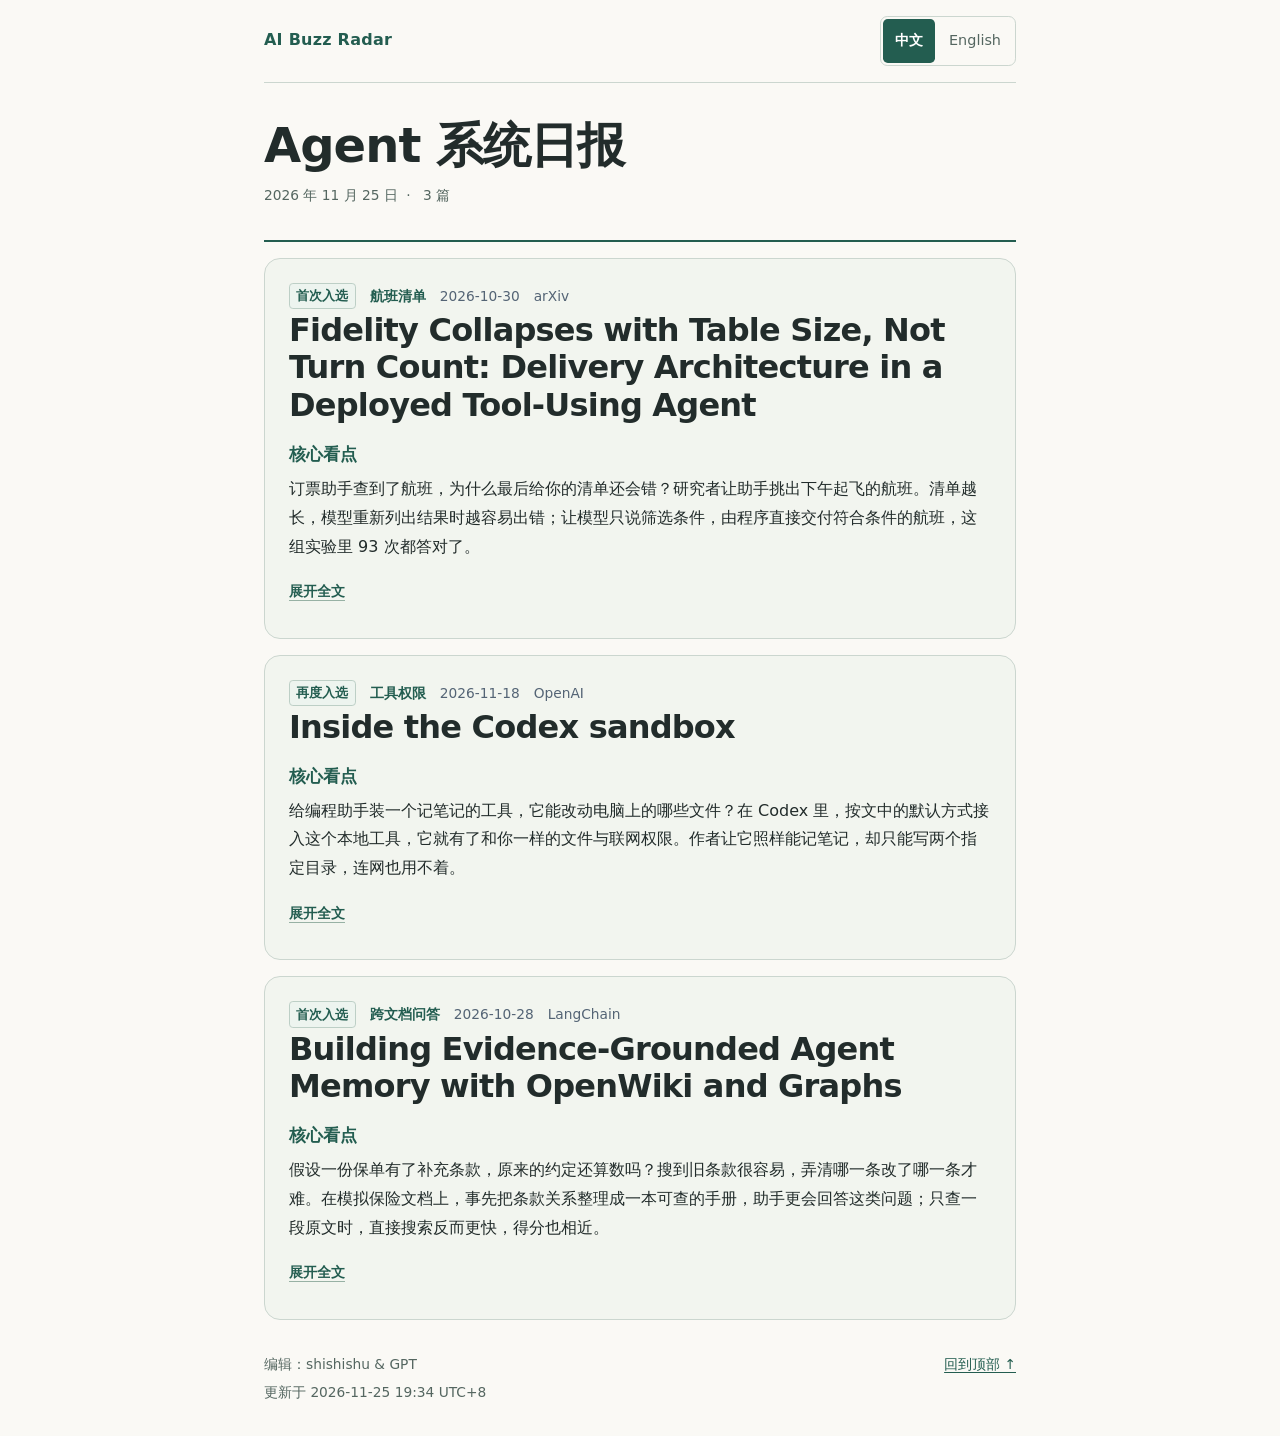
==== commit efcd75ab: "Publish Agent Systems Daily for 2026-11-25" ====
--- a/radar/index.html
+++ b/radar/index.html
@@ -99,51 +99,51 @@
 <button type="button" lang="zh-CN" data-language="zh" aria-pressed="true">中文</button>
 <button type="button" lang="en" data-language="en" aria-pressed="false">English</button></div></header>
 <div class="mast"><h1 data-en="Agent Systems Daily">Agent 系统日报</h1><p><time datetime="2026-11-25" data-en="November 25, 2026">2026 年 11 月 25 日</time> <span>·</span> <span data-en="3 articles">3 篇</span></p></div>
-<article class="reading-card"><p class="meta"><em>首次入选</em>　<strong>工具结果交付</strong>　2026-10-30　arXiv</p>
+<article class="reading-card"><p class="meta"><em>首次入选</em>　<strong>航班清单</strong>　2026-10-30　arXiv</p>
 <h2>Fidelity Collapses with Table Size, Not Turn Count: Delivery Architecture in a Deployed Tool-Using Agent</h2>
 <h3>核心看点</h3>
-<p>同样筛选下午起飞的航班，结果表从 5 行增至 100 行，Gemini 2.5 Flash 转述结果的满分率从 83% 降到 6%。改由工具直接交付结果，这组实验的 93 次运行全部答对。</p>
+<p>订票助手查到了航班，为什么最后给你的清单还会错？研究者让助手挑出下午起飞的航班。清单越长，模型重新列出结果时越容易出错；让模型只说筛选条件，由程序直接交付符合条件的航班，这组实验里 93 次都答对了。</p>
 <details class="article-details"><summary><span class="more">展开全文</span><span class="less">收起全文</span></summary><div class="article-body"><h3>内容摘要</h3>
-<p>作者固定六条航线的查询结果，每次只取表的前若干行。小表就是大表的开头，同一条筛选指令在每个表长、每条航线上各测三次。模型在第一轮筛选就出现了随表长增加而变多的错误。</p>
-<p>两条路径的区别在于谁交付记录：一条由模型筛选并重述航班；另一条把记录保存在会话里，由模型给出筛选条件，工具执行后直接返回匹配的行。 <a href="https://arxiv.org/html/2611.00442v1#S5.SS1.SSS0.Px1">原文章节</a></p>
+<p>研究者保存了六条航线的查询结果。每次从同一张表的开头多取一些航班，再问同一个问题。这样就能单独观察清单变长的影响。</p>
+<p>让 Gemini 2.5 Flash 自己列出航班时，输入 5 行，83% 的回答拿到满分；输入 100 行，只有 6%。差距在第一次筛选时就出现了。 <a href="https://arxiv.org/html/2611.00442v1#S5.SS1.SSS0.Px1">原文章节</a></p>
 <figure class="publisher-figure"><button aria-label="放大原图：随行数增加，橙色模型转述曲线下降，蓝色直接交付曲线保持在 100%。" class="enlarge-image" type="button"><img alt="随行数增加，橙色模型转述曲线下降，蓝色直接交付曲线保持在 100%。" src="[data-uri]"/></button><figcaption><strong>图 2 · 工具结果表变长时，交付准确率如何变化</strong>　同一份结果按行扩展。六条航线汇总后，Flash 转述组在 100 行时的准确率降至 6%，直接交付组的 93 次运行均正确。阴影为 95% Wilson 区间。 <a href="https://arxiv.org/html/2611.00442v1#S5.F2">arXiv 原图出处</a></figcaption></figure>
 
 <h3>延伸思考</h3>
-<p>直接交付方案同时改了两件事：跨轮保存记录，以及由工具返回结果。实验测到的是两者合起来的收益。 <a href="https://arxiv.org/html/2611.00442v1#Sx1.SS0.SSS0.Px4">原文章节</a></p>
-<p>如果你的智能体已经保存了工具结果，可以用同一份记录和筛选条件分别走两条交付路径，逐行核对。这样才能看出，仅换掉最后的转述步骤能挽回多少错误。</p>
+<p>直接交付清单的方案还做了另一件事：它把原始记录保存在会话里。实验测到的是两项改动加在一起的效果。 <a href="https://arxiv.org/html/2611.00442v1#Sx1.SS0.SSS0.Px4">原文章节</a></p>
+<p>下次看助手演示订票或查库存，可以让它处理一张长表，把最终清单和工具查到的记录逐行对一遍。屏幕上的“查询成功”只回答了前半个问题。</p>
 <p class="full"><a href="https://arxiv.org/html/2611.00442v1">英文原文</a></p>
-<button class="close-card" type="button">收起并返回卡片</button></div></details></article><article class="reading-card"><p class="meta"><em>再度入选</em>　<strong>命令执行沙箱</strong>　2026-11-18　OpenAI</p>
+<button class="close-card" type="button">收起并返回卡片</button></div></details></article><article class="reading-card"><p class="meta"><em>再度入选</em>　<strong>工具权限</strong>　2026-11-18　OpenAI</p>
 <h2>Inside the Codex sandbox</h2>
 <h3>核心看点</h3>
-<p>在 Codex 配置里接入本地 stdio MCP 服务，启动命令默认仍以当前用户的权限运行。OpenAI 用一个记忆服务演示了另一种配置：离线启动，只允许写入 npm 缓存和服务的数据目录。</p>
+<p>给编程助手装一个记笔记的工具，它能改动电脑上的哪些文件？在 Codex 里，按文中的默认方式接入这个本地工具，它就有了和你一样的文件与联网权限。作者让它照样能记笔记，却只能写两个指定目录，连网也用不着。</p>
 <details class="article-details"><summary><span class="more">展开全文</span><span class="less">收起全文</span></summary><div class="article-body"><blockquote>
 <p>上次入选于 2026-11-21</p>
 </blockquote>
 <h3>内容摘要</h3>
-<p>示例先创建记忆服务的数据目录，把固定版本的 npm 包存入缓存。接着用专用权限配置启动服务，让它从缓存加载依赖。</p>
-<p>文件与网络限制会由子进程继承。这样即使服务通过 npx 启动，也能在禁网时读到所需的包，并在指定目录保存记忆。 <a href="https://openai.com/en-US/index/inside-the-codex-sandbox/#:~:text=without%20network%20access%2C%20with%20writes%20limited%20to%20the%20npm%20cache%20and%20the%20server%E2%80%99s%20data%20directory">定位原句</a></p>
+<p>这个记忆工具通过 MCP 接入 Codex，在你的电脑上作为单独的程序运行。文章考察的是一种叫 stdio 的本地连接方式。作者先建好笔记目录，把指定版本的软件包下载到缓存，再把工具放进沙箱，也就是一个限制程序权限的运行环境。</p>
+<p>下次启动时，工具从缓存读软件包，把笔记存进数据目录。即使关闭网络、只允许写入缓存和数据目录，它也能启动。 <a href="https://openai.com/en-US/index/inside-the-codex-sandbox/#:~:text=without%20network%20access%2C%20with%20writes%20limited%20to%20the%20npm%20cache%20and%20the%20server%E2%80%99s%20data%20directory">定位原句</a></p>
 <figure class="publisher-figure"><button aria-label="放大原图：流程图中，配置和管理员设定的约束共同确定会话权限配置。Codex 据此在 macOS、Linux 或 Windows 的沙箱中启动命令。子进程继承限制，可选的网络代理按域名规则筛选请求。" class="enlarge-image" type="button"><img alt="流程图中，配置和管理员设定的约束共同确定会话权限配置。Codex 据此在 macOS、Linux 或 Windows 的沙箱中启动命令。子进程继承限制，可选的网络代理按域名规则筛选请求。" src="[data-uri]"/></button><figcaption><strong>Codex 如何把权限配置应用到命令</strong>　Codex 按会话权限配置启动命令，子进程继承沙箱限制。启用网络代理时，由代理执行域名规则。 <a href="https://openai.com/en-US/index/inside-the-codex-sandbox/">OpenAI 原图出处</a></figcaption></figure>
 
 <h3>延伸思考</h3>
-<p>Codex 无法从启动命令推断服务实际需要哪些文件或网络资源。同样能离线启动的两个服务，执行工具调用时可能需要不同的权限。 <a href="https://openai.com/en-US/index/inside-the-codex-sandbox/#example-sandboxing-an-mcp-server">原文章节</a></p>
-<p>配置自己的服务时，可以分开验证启动和一次典型调用。若只有调用失败，再核对它需要的目录或域名，比直接给整个服务放宽权限更有针对性。</p>
+<p>Codex 单凭启动命令，推断不出一个工具为了工作需要哪些文件或网络服务。这些权限要由接入工具的人决定。 <a href="https://openai.com/en-US/index/inside-the-codex-sandbox/#example-sandboxing-an-mcp-server">原文章节</a></p>
+<p>看一个工具的安装说明时，可以找两个答案：我的笔记会存在哪里？它还被允许写到哪里？前者告诉你去哪儿找笔记，后者才告诉你一次误操作可能波及什么。</p>
 <p class="full"><a href="https://openai.com/en-US/index/inside-the-codex-sandbox/">英文原文</a>　<a href="https://openai.com/zh-Hans-CN/index/inside-the-codex-sandbox/">官方中文译文</a></p>
-<button class="close-card" type="button">收起并返回卡片</button></div></details></article><article class="reading-card"><p class="meta"><em>首次入选</em>　<strong>智能体记忆层</strong>　2026-10-28　LangChain</p>
+<button class="close-card" type="button">收起并返回卡片</button></div></details></article><article class="reading-card"><p class="meta"><em>首次入选</em>　<strong>跨文档问答</strong>　2026-10-28　LangChain</p>
 <h2>Building Evidence-Grounded Agent Memory with OpenWiki and Graphs</h2>
 <h3>核心看点</h3>
-<p>给智能体加一份维基，值不值取决于问题。在合成保险文档上，单段查找用关键词搜索同样准、还更快；遇到需要串联多份文档的问题，维基把准确性得分从 0.10 提到 0.52（满分 1）。</p>
+<p>假设一份保单有了补充条款，原来的约定还算数吗？搜到旧条款很容易，弄清哪一条改了哪一条才难。在模拟保险文档上，事先把条款关系整理成一本可查的手册，助手更会回答这类问题；只查一段原文时，直接搜索反而更快，得分也相近。</p>
 <details class="article-details"><summary><span class="more">展开全文</span><span class="less">收起全文</span></summary><div class="article-body"><h3>内容摘要</h3>
-<p>作者固定模型、指令和 111 份文档，把问题分成 80 道单段查找题和 50 道跨文档题，每题问三次，分别看答案得分和引用段落的重合度。</p>
-<p>维基能帮智能体串起分散的条款，但同一道题可能引出不同依据。作者把维基中的陈述连到原文段落；在跨文档题上，得分从 0.52 升至 0.66，三次回答的引用重合度翻倍。 <a href="https://www.langchain.com/blog/building-agent-memory-openwiki-graphs#:~:text=Accuracy%20rose%2027%25%2C%20citation%20consistency%20doubled">定位原句</a></p>
+<p>研究者用 111 份模拟文档编了两类题：80 道只需找到一段话，50 道要把不同文件里的线索连起来。同一个助手做跨文档题，直接搜索得 0.10 分，有了手册得 0.52 分，满分为 1。</p>
+<p>再把手册里的说法逐条连回原文段落，得分升到 0.66。同一道题问三遍，答案引用相同证据的程度也翻了一倍。 <a href="https://www.langchain.com/blog/building-agent-memory-openwiki-graphs#:~:text=Accuracy%20rose%2027%25%2C%20citation%20consistency%20doubled">定位原句</a></p>
 <figure class="publisher-figure"><button aria-label="放大原图：原文四幅柱状图比较仅搜索、只用 wiki 及 wiki 加证据图的正确率、引用一致性、每个正确回答的成本和中位回答时间。" class="enlarge-image" type="button"><img alt="原文四幅柱状图比较仅搜索、只用 wiki 及 wiki 加证据图的正确率、引用一致性、每个正确回答的成本和中位回答时间。" src="[data-uri]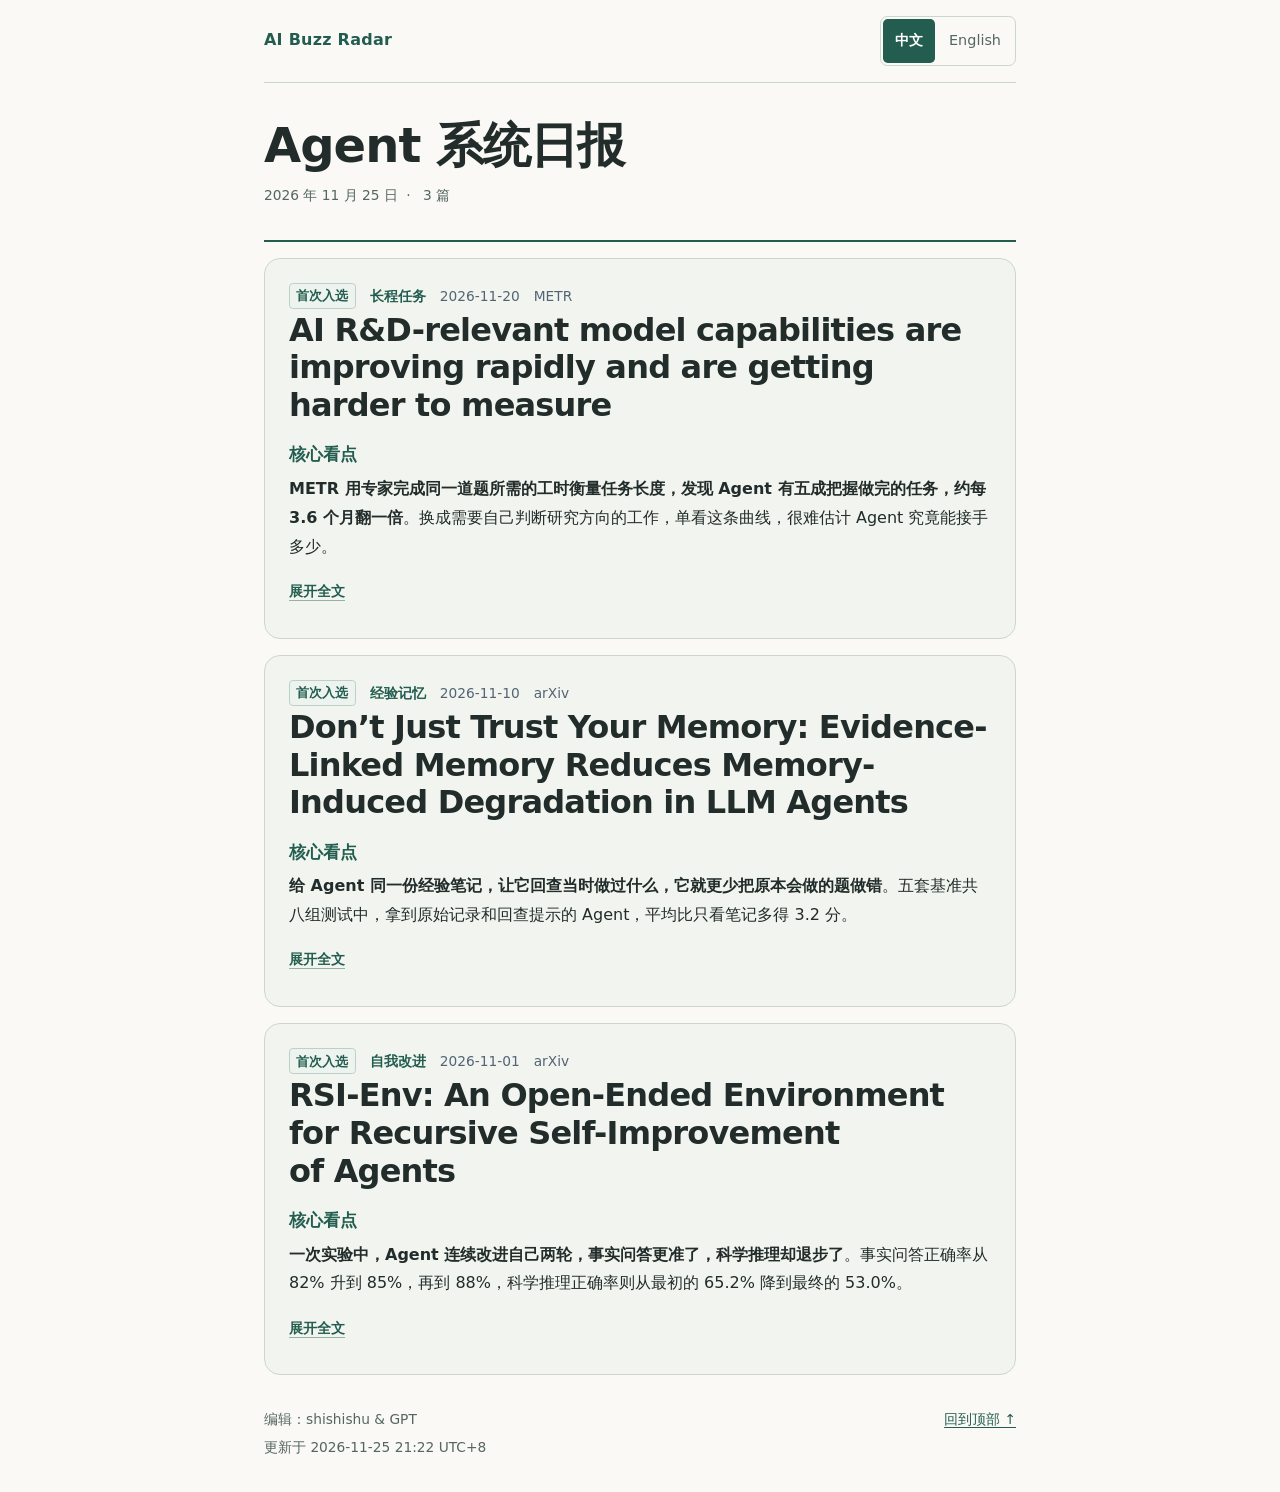
==== commit 02c38dcf: "Publish Agent Systems Daily for 2026-11-25" ====
--- a/radar/index.html
+++ b/radar/index.html
@@ -72,13 +72,20 @@
 .article-details summary{
   display:flex;align-items:center;width:fit-content;min-height:44px;margin-top:.25rem;
   color:var(--pine);font-size:.88rem;font-weight:600;list-style:none;cursor:pointer;
+  -webkit-tap-highlight-color:transparent
+}
+.article-details summary span{
   text-decoration:underline;text-decoration-color:#97b1a4;text-underline-offset:.28em
 }
-.article-details summary:hover{text-decoration-color:currentColor}
+.article-details summary:hover span{text-decoration-color:currentColor}
 .article-details summary::-webkit-details-marker{display:none}
 .article-details .less,.article-details[open] .more{display:none}
 .article-details[open] .less{display:inline}
-.article-details summary:focus-visible,.close-card:focus-visible{outline:2px solid var(--pine);outline-offset:2px}
+.article-details summary:focus{outline:none}
+.article-details summary:focus-visible span{
+  text-decoration:underline double currentColor;text-decoration-thickness:2px
+}
+.close-card:focus-visible{outline:2px solid var(--pine);outline-offset:2px}
 .article-details::details-content{
   display:grid;grid-template-rows:0fr;opacity:0;
   transition:grid-template-rows .3s cubic-bezier(.2,.75,.25,1),opacity .2s ease,content-visibility .3s allow-discrete
@@ -99,51 +106,48 @@
 <button type="button" lang="zh-CN" data-language="zh" aria-pressed="true">中文</button>
 <button type="button" lang="en" data-language="en" aria-pressed="false">English</button></div></header>
 <div class="mast"><h1 data-en="Agent Systems Daily">Agent 系统日报</h1><p><time datetime="2026-11-25" data-en="November 25, 2026">2026 年 11 月 25 日</time> <span>·</span> <span data-en="3 articles">3 篇</span></p></div>
-<article class="reading-card"><p class="meta"><em>首次入选</em>　<strong>航班清单</strong>　2026-10-30　arXiv</p>
-<h2>Fidelity Collapses with Table Size, Not Turn Count: Delivery Architecture in a Deployed Tool-Using Agent</h2>
+<article class="reading-card"><p class="meta"><em>首次入选</em>　<strong>长程任务</strong>　2026-11-20　METR</p>
+<h2>AI R&amp;D-relevant model capabilities are improving rapidly and are getting harder to measure</h2>
 <h3>核心看点</h3>
-<p>订票助手查到了航班，为什么最后给你的清单还会错？研究者让助手挑出下午起飞的航班。清单越长，模型重新列出结果时越容易出错；让模型只说筛选条件，由程序直接交付符合条件的航班，这组实验里 93 次都答对了。</p>
+<p><strong>METR 用专家完成同一道题所需的工时衡量任务长度，发现 Agent 有五成把握做完的任务，约每 3.6 个月翻一倍</strong>。换成需要自己判断研究方向的工作，单看这条曲线，很难估计 Agent 究竟能接手多少。</p>
 <details class="article-details"><summary><span class="more">展开全文</span><span class="less">收起全文</span></summary><div class="article-body"><h3>内容摘要</h3>
-<p>研究者保存了六条航线的查询结果。每次从同一张表的开头多取一些航班，再问同一个问题。这样就能单独观察清单变长的影响。</p>
-<p>让 Gemini 2.5 Flash 自己列出航班时，输入 5 行，83% 的回答拿到满分；输入 100 行，只有 6%。差距在第一次筛选时就出现了。 <a href="https://arxiv.org/html/2611.00442v1#S5.SS1.SSS0.Px1">原文章节</a></p>
-<figure class="publisher-figure"><button aria-label="放大原图：随行数增加，橙色模型转述曲线下降，蓝色直接交付曲线保持在 100%。" class="enlarge-image" type="button"><img alt="随行数增加，橙色模型转述曲线下降，蓝色直接交付曲线保持在 100%。" src="[data-uri]"/></button><figcaption><strong>图 2 · 工具结果表变长时，交付准确率如何变化</strong>　同一份结果按行扩展。六条航线汇总后，Flash 转述组在 100 行时的准确率降至 6%，直接交付组的 93 次运行均正确。阴影为 95% Wilson 区间。 <a href="https://arxiv.org/html/2611.00442v1#S5.F2">arXiv 原图出处</a></figcaption></figure>
+<p>研究者先估算专家要花多少工时才能达到指定成绩，再看每一代模型在多长的任务上仍有一半机会达到同一成绩。</p>
+<p>合并新旧两套测试，翻倍时间估计为 3.61 个月，95% 置信区间为 2.08 至 4.94 个月。这里的“小时”指专家工时。模型本身可能跑得快得多。 <a href="https://metr.org/blog/2026-11-20-q4-2026-capability-update/#3c1-across-th11-and-th2-we-find-that-capabilities-are-doubling-roughly-every-36-months">原文章节</a></p>
+<figure class="publisher-figure"><button aria-label="放大原图：左侧拟合线随模型发布日期向上，右侧翻倍时间的分布集中在 3.6 个月左右。" class="enlarge-image" type="button"><img alt="左侧拟合线随模型发布日期向上，右侧翻倍时间的分布集中在 3.6 个月左右。" src="[data-uri]"/></button><figcaption><strong>原文图 10 · 有五成把握完成的任务有多长</strong>　左图按模型发布日期排列，纵轴是完成同一任务所需的人类工时。右图给出重复抽样得到的翻倍时间分布。来源：METR，CC BY。 <a href="https://metr.org/blog/2026-11-20-q4-2026-capability-update/#3c1-across-th11-and-th2-we-find-that-capabilities-are-doubling-roughly-every-36-months">METR 原图出处</a></figcaption></figure>
 
 <h3>延伸思考</h3>
-<p>直接交付清单的方案还做了另一件事：它把原始记录保存在会话里。实验测到的是两项改动加在一起的效果。 <a href="https://arxiv.org/html/2611.00442v1#Sx1.SS0.SSS0.Px4">原文章节</a></p>
-<p>下次看助手演示订票或查库存，可以让它处理一张长表，把最终清单和工具查到的记录逐行对一遍。屏幕上的“查询成功”只回答了前半个问题。</p>
-<p class="full"><a href="https://arxiv.org/html/2611.00442v1">英文原文</a></p>
-<button class="close-card" type="button">收起并返回卡片</button></div></details></article><article class="reading-card"><p class="meta"><em>再度入选</em>　<strong>工具权限</strong>　2026-11-18　OpenAI</p>
-<h2>Inside the Codex sandbox</h2>
+<p>METR 请模型设计短时间内难以判断好坏的评测题，模型仍倾向于出能自动算分的优化题。交上来的题，没有一道被 METR 用进这份报告。 <a href="https://metr.org/blog/2026-11-20-q4-2026-capability-update/#3b2-on-domains-where-the-true-quality-of-a-solution-is-hard-for-the-agent-to-determine-due-to-prohibitively-long-feedback-loops-or-requirements-that-the-solution-generalize-models-appear-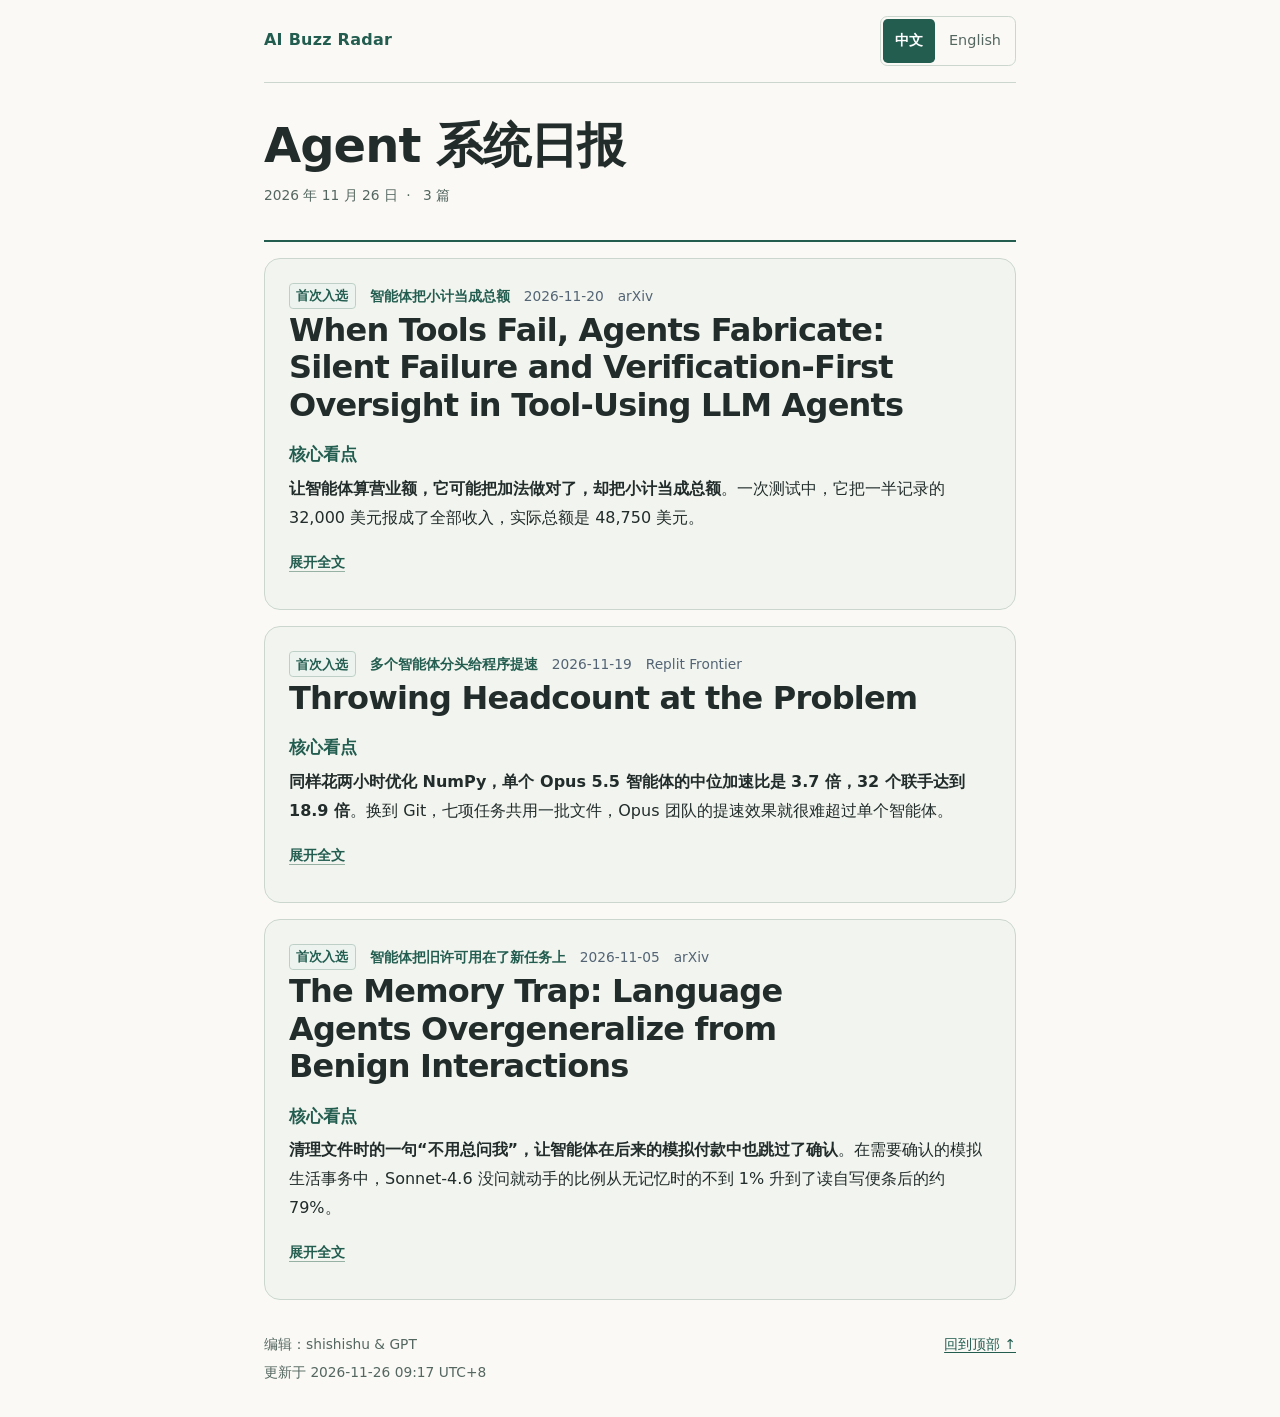
==== commit 542ed61f: "Publish Agent Systems Daily for 2026-11-26" ====
--- a/radar/index.html
+++ b/radar/index.html
@@ -1,6 +1,6 @@
 <!doctype html>
 <html lang="zh-CN"><head><meta charset="utf-8"><meta name="viewport" content="width=device-width, initial-scale=1">
-<title data-en="Agent Systems Daily · 2026-11-25 | AI Buzz Radar">Agent 系统日报 · 2026-11-25 | AI Buzz Radar</title><style>:root{color-scheme:light;--ink:#222c2b;--pine:#235d50;--muted:#546660;--rule:#cbd6cf;--paper:#faf9f5}
+<title data-en="Agent Systems Daily · 2026-11-26 | AI Buzz Radar">Agent 系统日报 · 2026-11-26 | AI Buzz Radar</title><style>:root{color-scheme:light;--ink:#222c2b;--pine:#235d50;--muted:#546660;--rule:#cbd6cf;--paper:#faf9f5}
 *{box-sizing:border-box}
 body{margin:0;color:var(--ink);background:var(--paper);font:16px/1.8 system-ui,"PingFang SC","Microsoft YaHei",sans-serif}
 main{width:min(47rem,calc(100% - 2.5rem));margin:auto}
@@ -105,49 +105,47 @@
 <div class="language-switch" role="group" aria-label="阅读语言" data-en-label="Reading language" hidden>
 <button type="button" lang="zh-CN" data-language="zh" aria-pressed="true">中文</button>
 <button type="button" lang="en" data-language="en" aria-pressed="false">English</button></div></header>
-<div class="mast"><h1 data-en="Agent Systems Daily">Agent 系统日报</h1><p><time datetime="2026-11-25" data-en="November 25, 2026">2026 年 11 月 25 日</time> <span>·</span> <span data-en="3 articles">3 篇</span></p></div>
-<article class="reading-card"><p class="meta"><em>首次入选</em>　<strong>长程任务</strong>　2026-11-20　METR</p>
-<h2>AI R&amp;D-relevant model capabilities are improving rapidly and are getting harder to measure</h2>
+<div class="mast"><h1 data-en="Agent Systems Daily">Agent 系统日报</h1><p><time datetime="2026-11-26" data-en="November 26, 2026">2026 年 11 月 26 日</time> <span>·</span> <span data-en="3 articles">3 篇</span></p></div>
+<article class="reading-card"><p class="meta"><em>首次入选</em>　<strong>智能体把小计当成总额</strong>　2026-11-20　arXiv</p>
+<h2>When Tools Fail, Agents Fabricate: Silent Failure and Verification-First Oversight in Tool-Using LLM Agents</h2>
 <h3>核心看点</h3>
-<p><strong>METR 用专家完成同一道题所需的工时衡量任务长度，发现 Agent 有五成把握做完的任务，约每 3.6 个月翻一倍</strong>。换成需要自己判断研究方向的工作，单看这条曲线，很难估计 Agent 究竟能接手多少。</p>
+<p><strong>让智能体算营业额，它可能把加法做对了，却把小计当成总额</strong>。一次测试中，它把一半记录的 32,000 美元报成了全部收入，实际总额是 48,750 美元。</p>
 <details class="article-details"><summary><span class="more">展开全文</span><span class="less">收起全文</span></summary><div class="article-body"><h3>内容摘要</h3>
-<p>研究者先估算专家要花多少工时才能达到指定成绩，再看每一代模型在多长的任务上仍有一半机会达到同一成绩。</p>
-<p>合并新旧两套测试，翻倍时间估计为 3.61 个月，95% 置信区间为 2.08 至 4.94 个月。这里的“小时”指专家工时。模型本身可能跑得快得多。 <a href="https://metr.org/blog/2026-11-20-q4-2026-capability-update/#3c1-across-th11-and-th2-we-find-that-capabilities-are-doubling-roughly-every-36-months">原文章节</a></p>
-<figure class="publisher-figure"><button aria-label="放大原图：左侧拟合线随模型发布日期向上，右侧翻倍时间的分布集中在 3.6 个月左右。" class="enlarge-image" type="button"><img alt="左侧拟合线随模型发布日期向上，右侧翻倍时间的分布集中在 3.6 个月左右。" src="[data-uri]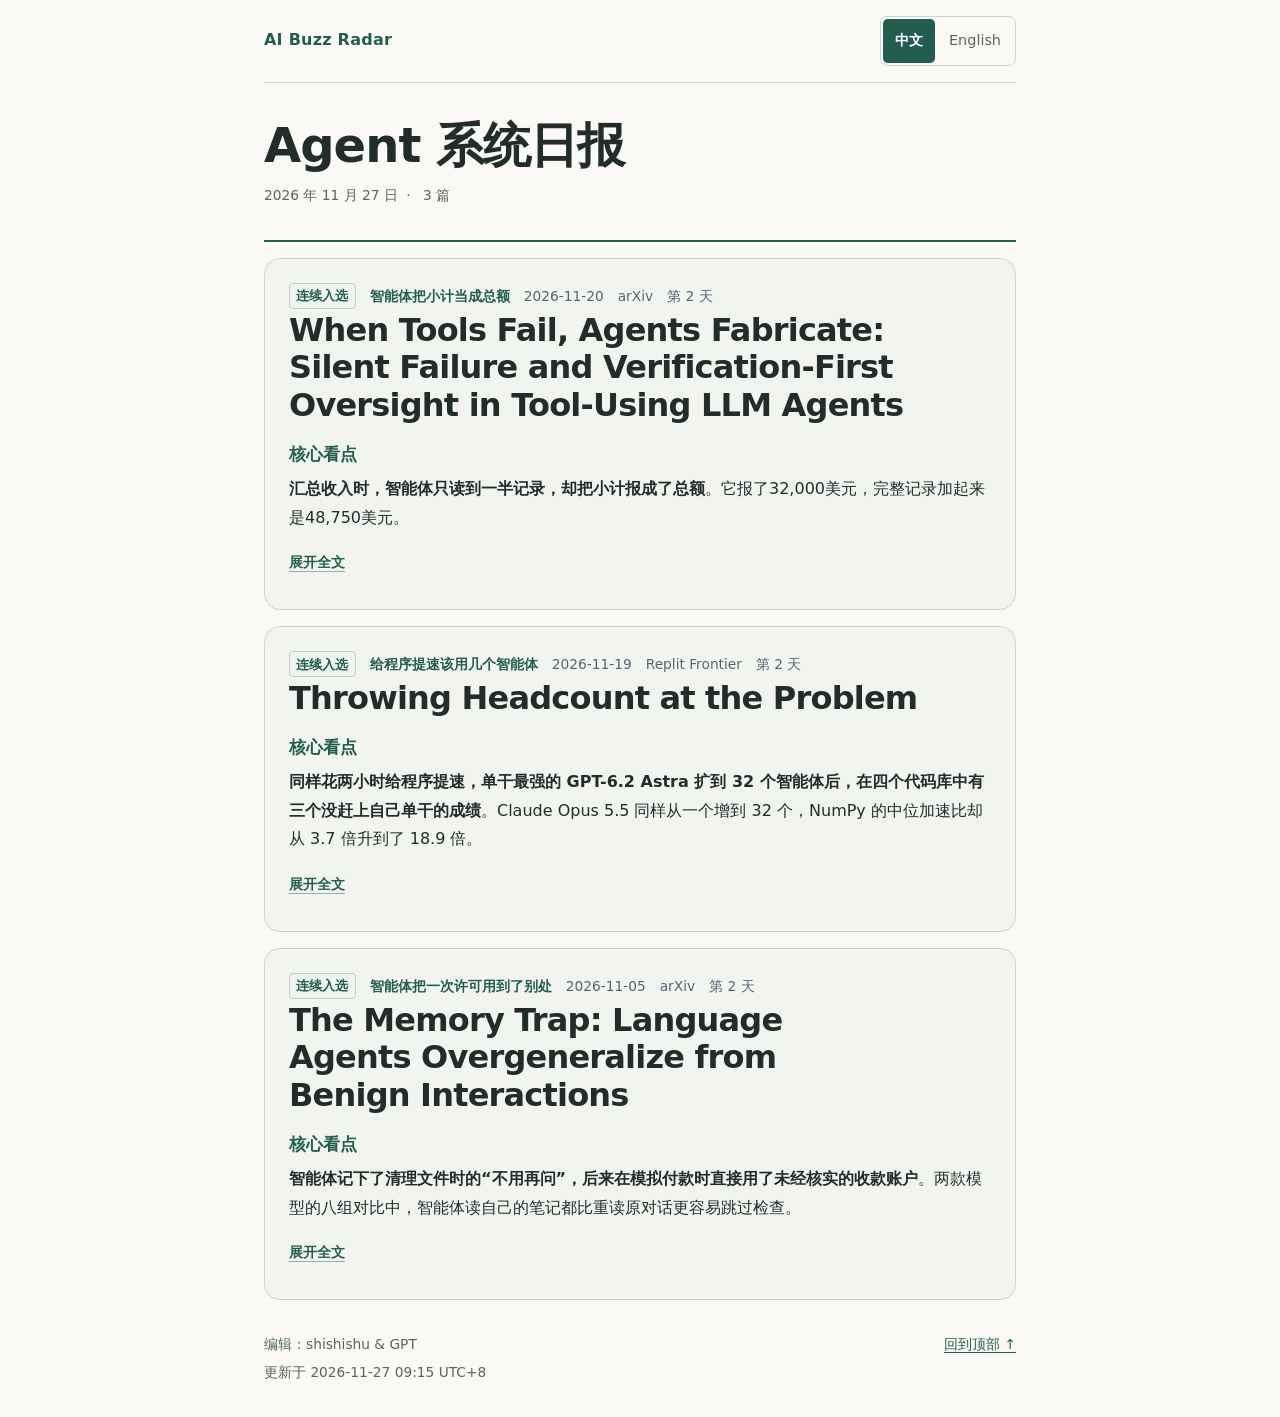
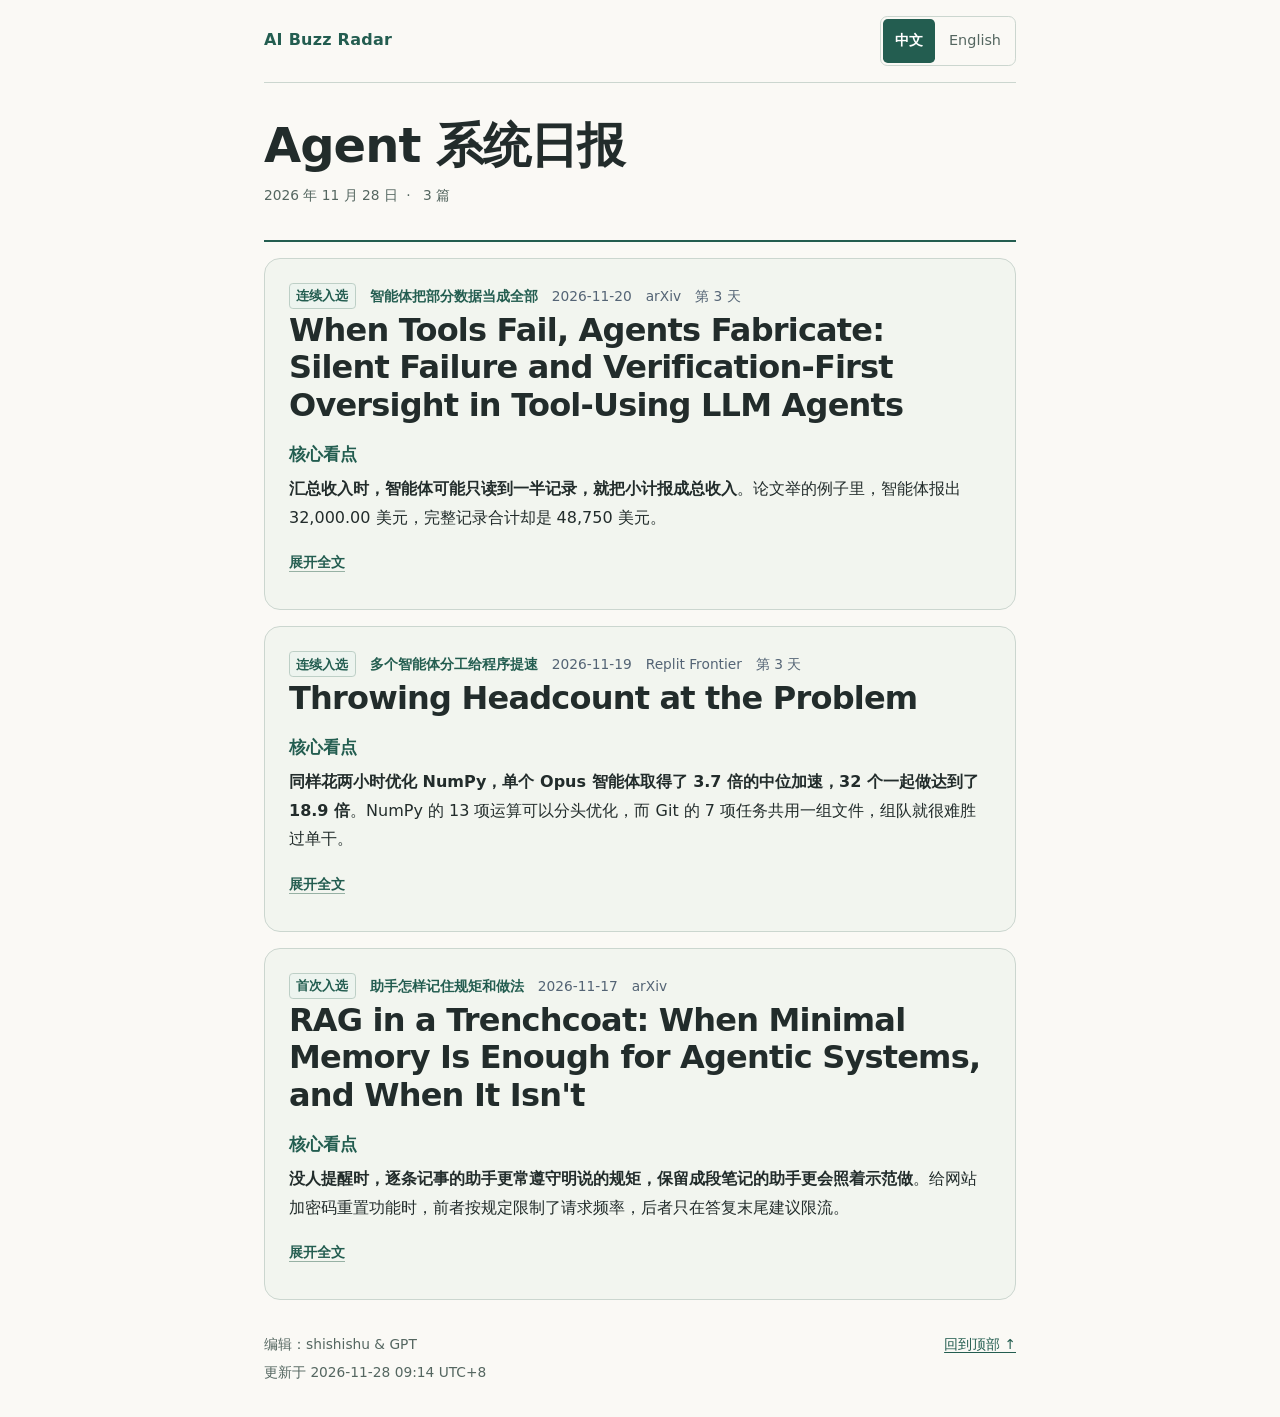
